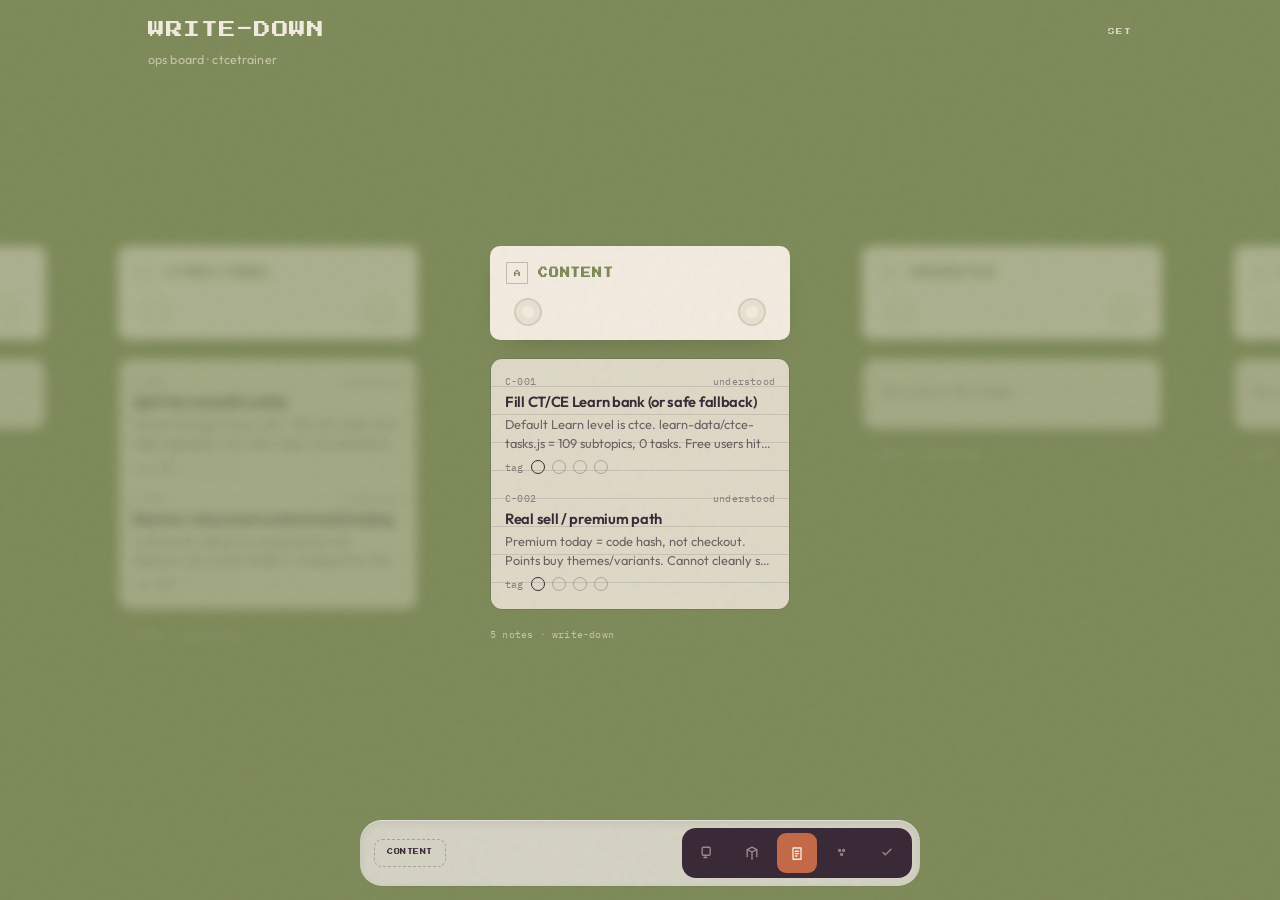
==== planning/index.html @ e896e6e3 "Rebuild planning UI on TRACKS field-and-tray structure Full-bleed folder color, cassette-like plate," ====
<!DOCTYPE html>
<html lang="en">
<head>
  <meta charset="UTF-8">
  <meta name="viewport" content="width=device-width, initial-scale=1.0, viewport-fit=cover">
  <meta name="theme-color" content="#7E8B5A">
  <title>Write-down — ctcetrainer ops</title>
  <link rel="preconnect" href="https://fonts.googleapis.com">
  <link rel="preconnect" href="https://fonts.gstatic.com" crossorigin>
  <link href="https://fonts.googleapis.com/css2?family=IBM+Plex+Mono:wght@400;500&family=Outfit:wght@400;500;600&family=Press+Start+2P&display=swap" rel="stylesheet">
  <link rel="stylesheet" href="styles.css">
</head>
<body data-folder="content">
  <div class="grain" aria-hidden="true"></div>

  <div class="app">
    <header class="top">
      <div class="top-brand">
        <h1 class="pixel-title">WRITE-DOWN</h1>
        <p class="top-sub">ops board · ctcetrainer</p>
      </div>
      <button type="button" class="setup-btn" id="setupBtn" title="Sync key" aria-label="Sync settings">SET</button>
    </header>

    <div class="stage" id="stage">
      <div class="carousel" id="carousel" aria-live="polite"></div>
    </div>

    <div class="tray-wrap">
      <nav class="tray" id="dock" aria-label="Folders"></nav>
    </div>
  </div>

  <div class="toast" id="toast" role="status" aria-live="polite"></div>

  <dialog class="setup-dialog" id="setupDialog">
    <form method="dialog" class="setup-sheet" id="setupForm">
      <h2 class="pixel-title setup-title">SYNC</h2>
      <p class="setup-copy">Override the committed sync key. Stored in this browser only.</p>
      <label class="setup-label" for="tokenInput">Token</label>
      <input class="setup-input" id="tokenInput" type="password" autocomplete="off" placeholder="github_pat_…">
      <label class="setup-label" for="refInput">Branch</label>
      <input class="setup-input" id="refInput" type="text" value="v12" autocomplete="off">
      <div class="setup-actions">
        <button type="submit" class="btn-primary" value="save">Save</button>
        <button type="button" class="btn-ghost" id="setupClear">Clear</button>
        <button type="submit" class="btn-ghost" value="cancel">Close</button>
      </div>
    </form>
  </dialog>

  <script src="write-key.js"></script>
  <script src="app.js"></script>
</body>
</html>
---- planning/styles.css ----
/* Write-down — TRACKS structure
   Solid full-bleed field. Object + paper well + recessed tray.
   Palette pairs from the 8-swatch sheet. */

:root {
  --bone: #F3EBE0;
  --velvet: #3A2A38;
  --golden: #C6A45A;
  --paw: #8E8874;
  --sky: #A9B8C6;
  --rustic: #C56A48;
  --bark: #7A3A36;
  --leaf: #7E8B5A;

  --bg: var(--leaf);
  --ink: var(--bone);
  --mute: color-mix(in srgb, var(--ink) 62%, transparent);
  --plate: var(--bone);
  --plate-ink: var(--velvet);
  --well-bg: color-mix(in srgb, var(--bone) 78%, transparent);
  --well-line: color-mix(in srgb, var(--velvet) 12%, transparent);
  --well-ink: var(--velvet);
  --tray: #D4D0C8;
  --pad: 20px;
  --col: min(78vw, 340px);
  --gap: 36px;

  --ease-out: cubic-bezier(0.22, 1, 0.36, 1);
  --ease-soft: cubic-bezier(0.33, 1, 0.68, 1);
  --ease-spring: cubic-bezier(0.34, 1.3, 0.64, 1);
  --dur: 520ms;
  --dur-fast: 200ms;
  --dur-theme: 640ms;
}

/* Each folder = a solid field from the sheet, pair as ink/plate */
body[data-folder="design"] {
  --bg: var(--paw);
  --ink: var(--bone);
  --plate: var(--bone);
  --plate-ink: var(--paw);
  --well-bg: color-mix(in srgb, var(--bone) 82%, transparent);
  --well-line: color-mix(in srgb, var(--velvet) 14%, transparent);
  --well-ink: var(--velvet);
  --tray: #D8D3C8;
}
body[data-folder="structural"] {
  --bg: var(--velvet);
  --ink: var(--bone);
  --plate: var(--bone);
  --plate-ink: var(--velvet);
  --well-bg: transparent;
  --well-line: color-mix(in srgb, var(--bone) 22%, transparent);
  --well-ink: var(--bone);
  --tray: #C8C4BC;
}
body[data-folder="content"] {
  --bg: var(--leaf);
  --ink: var(--bone);
  --plate: var(--bone);
  --plate-ink: var(--leaf);
  --well-bg: color-mix(in srgb, var(--bone) 82%, transparent);
  --well-line: color-mix(in srgb, var(--velvet) 14%, transparent);
  --well-ink: var(--velvet);
  --tray: #D5D3C4;
}
body[data-folder="unsorted"] {
  --bg: var(--sky);
  --ink: var(--velvet);
  --plate: var(--velvet);
  --plate-ink: var(--sky);
  --well-bg: transparent;
  --well-line: color-mix(in srgb, var(--velvet) 22%, transparent);
  --well-ink: var(--velvet);
  --tray: #D2D6DC;
}
body[data-folder="done"] {
  --bg: var(--bark);
  --ink: var(--bone);
  --plate: var(--bone);
  --plate-ink: var(--bark);
  --well-bg: color-mix(in srgb, var(--bone) 82%, transparent);
  --well-line: color-mix(in srgb, var(--velvet) 14%, transparent);
  --well-ink: var(--velvet);
  --tray: #D6CEC6;
}

*, *::before, *::after { box-sizing: border-box; }

html, body {
  margin: 0;
  min-height: 100%;
  background: var(--bg);
  color: var(--ink);
  font-family: Outfit, system-ui, sans-serif;
  -webkit-font-smoothing: antialiased;
  transition: background-color var(--dur-theme) var(--ease-soft), color var(--dur-theme) var(--ease-soft);
}

body {
  min-height: 100dvh;
  overflow: hidden;
}

.grain {
  pointer-events: none;
  position: fixed;
  inset: 0;
  z-index: 30;
  opacity: 0.055;
  mix-blend-mode: multiply;
  background-image: url("data:image/svg+xml,%3Csvg viewBox='0 0 160 160' xmlns='http://www.w3.org/2000/svg'%3E%3Cfilter id='n'%3E%3CfeTurbulence type='fractalNoise' baseFrequency='.75' numOctaves='3' stitchTiles='stitch'/%3E%3C/filter%3E%3Crect width='100%25' height='100%25' filter='url(%23n)'/%3E%3C/svg%3E");
}

.app {
  height: 100dvh;
  display: grid;
  grid-template-rows: auto minmax(0, 1fr) auto;
  padding: calc(12px + env(safe-area-inset-top)) 0 calc(10px + env(safe-area-inset-bottom));
  position: relative;
  z-index: 1;
}

/* Header sits on the field — no bar, no box */
.top {
  display: flex;
  align-items: flex-start;
  justify-content: space-between;
  padding: 6px var(--pad) 8px;
  width: min(100%, 720px);
  margin: 0 auto;
}

.pixel-title {
  margin: 0;
  font-family: "Press Start 2P", monospace;
  font-weight: 400;
  font-size: clamp(0.92rem, 3.6vw, 1.12rem);
  line-height: 1.45;
  letter-spacing: 0.04em;
  color: var(--ink);
  transition: color var(--dur-theme) var(--ease-soft);
}

.top-sub {
  margin: 10px 0 0;
  font-size: 0.78rem;
  color: var(--mute);
  letter-spacing: 0.01em;
  transition: color var(--dur-theme) var(--ease-soft);
}

.setup-btn {
  margin-top: 4px;
  border: 0;
  background: transparent;
  color: var(--ink);
  cursor: pointer;
  font-family: "Press Start 2P", monospace;
  font-size: 0.42rem;
  letter-spacing: 0.14em;
  padding: 6px 0;
  opacity: 0.85;
  transition: opacity var(--dur-fast) var(--ease-soft), color var(--dur-theme) var(--ease-soft);
}
.setup-btn:hover { opacity: 0.55; }

/* Film strip of folder objects — not full-bleed cards */
.stage {
  min-height: 0;
  overflow: hidden;
  touch-action: pan-y;
  display: flex;
  align-items: center;
}

.carousel {
  display: flex;
  align-items: flex-start;
  gap: var(--gap);
  will-change: transform;
  transition: transform var(--dur) var(--ease-out);
}
.carousel.is-dragging { transition: none; }

.folder-panel {
  flex: 0 0 var(--col);
  width: var(--col);
  display: flex;
  flex-direction: column;
  gap: 14px;
  opacity: 0.32;
  filter: blur(8px);
  pointer-events: none;
  transition:
    opacity var(--dur) var(--ease-soft),
    filter var(--dur) var(--ease-soft);
}
.folder-panel.is-active {
  opacity: 1;
  filter: none;
  pointer-events: auto;
}

/* Cassette analog: a plate on the field, not a page container */
.plate {
  background: var(--plate);
  color: var(--plate-ink);
  border-radius: 10px;
  padding: 16px 16px 14px;
  box-shadow: 0 10px 28px -18px rgba(0, 0, 0, 0.35);
  transition: background-color var(--dur-theme) var(--ease-soft), color var(--dur-theme) var(--ease-soft);
}

.plate-top {
  display: flex;
  align-items: center;
  gap: 10px;
}

.plate-badge {
  flex: 0 0 22px;
  height: 22px;
  display: grid;
  place-items: center;
  border: 1.5px solid color-mix(in srgb, var(--plate-ink) 45%, transparent);
  font-family: "Press Start 2P", monospace;
  font-size: 0.42rem;
  color: var(--plate-ink);
}

.folder-name {
  margin: 0;
  font-family: "Press Start 2P", monospace;
  font-size: 0.62rem;
  line-height: 1.5;
  letter-spacing: 0.08em;
  text-transform: uppercase;
}

.plate-reels {
  display: flex;
  justify-content: space-between;
  margin-top: 14px;
  padding: 0 8px;
}
.plate-reels span {
  width: 28px;
  height: 28px;
  border-radius: 50%;
  border: 2px solid color-mix(in srgb, var(--plate-ink) 28%, transparent);
  box-shadow: inset 0 0 0 6px color-mix(in srgb, var(--plate-ink) 10%, transparent);
}

/* Notes = TRACKS paper well under the object */
.well {
  border-radius: 12px;
  background: var(--well-bg);
  border: 1px solid var(--well-line);
  color: var(--well-ink);
  background-image: repeating-linear-gradient(
    to bottom,
    transparent 0,
    transparent 27px,
    var(--well-line) 27px,
    var(--well-line) 28px
  );
  background-attachment: local;
  max-height: 38vh;
  overflow: auto;
  overscroll-behavior: contain;
  transition: background-color var(--dur-theme) var(--ease-soft), border-color var(--dur-theme) var(--ease-soft);
}

.note-list {
  list-style: none;
  margin: 0;
  padding: 6px 14px 10px;
}

.note-list:empty::after {
  content: "No notes in this folder";
  display: block;
  padding: 18px 4px;
  font-size: 0.86rem;
  opacity: 0.55;
}

.note {
  padding: 10px 0 8px;
  border: 0;
  animation: note-in 420ms var(--ease-out) both;
}

.note-top {
  display: flex;
  justify-content: space-between;
  gap: 8px;
  margin-bottom: 4px;
}

.note-id,
.note-status,
.folder-meta,
.urgency-label {
  font-family: "IBM Plex Mono", monospace;
  font-size: 0.62rem;
  letter-spacing: 0.02em;
  color: color-mix(in srgb, var(--well-ink) 52%, transparent);
}

.note-title {
  margin: 0;
  font-size: 0.92rem;
  font-weight: 600;
  letter-spacing: -0.02em;
  line-height: 1.3;
  cursor: pointer;
  color: var(--well-ink);
}

.note-preview {
  margin: 4px 0 0;
  font-size: 0.8rem;
  line-height: 1.45;
  color: color-mix(in srgb, var(--well-ink) 68%, transparent);
  display: -webkit-box;
  -webkit-line-clamp: 2;
  -webkit-box-orient: vertical;
  overflow: hidden;
}

.note-body {
  display: grid;
  grid-template-rows: 0fr;
  transition: grid-template-rows var(--dur) var(--ease-out);
}
.note.is-open .note-body { grid-template-rows: 1fr; }
.note.is-open .note-preview { display: none; }
.note-body-inner { overflow: hidden; min-height: 0; }
.note-notes {
  margin: 6px 0 0;
  font-size: 0.82rem;
  line-height: 1.5;
}

.urgency-row {
  display: flex;
  align-items: center;
  gap: 7px;
  margin-top: 8px;
}

.chip {
  width: 14px;
  height: 14px;
  border-radius: 999px;
  border: 1.5px solid color-mix(in srgb, var(--well-ink) 28%, transparent);
  background: transparent;
  padding: 0;
  cursor: pointer;
  transition: background var(--dur-fast) var(--ease-soft), border-color var(--dur-fast) var(--ease-soft), transform var(--dur-fast) var(--ease-spring);
}
.chip:active { transform: scale(0.88); }
.chip[data-u="immediate"] { --fill: var(--rustic); }
.chip[data-u="needed"] { --fill: var(--golden); }
.chip[data-u="future"] { --fill: var(--sky); }
.chip.is-on {
  background: var(--fill, transparent);
  border-color: var(--fill, var(--well-ink));
}
.chip[data-u="none"].is-on {
  background: transparent;
  border-color: var(--well-ink);
}
.chip.is-pending { animation: chip-pulse 900ms var(--ease-soft) infinite; }

.folder-meta {
  margin: 0;
  color: var(--mute);
  transition: color var(--dur-theme) var(--ease-soft);
}

/* Recessed tray — a piece the keys sit in, not a floating island */
.tray-wrap {
  padding: 8px var(--pad) 4px;
}

.tray {
  display: flex;
  align-items: center;
  justify-content: space-between;
  gap: 12px;
  width: 100%;
  max-width: 520px;
  margin: 0 auto;
  padding: 8px 8px 8px 14px;
  border-radius: 22px;
  background: var(--tray);
  box-shadow:
    inset 0 1px 0 rgba(255, 255, 255, 0.45),
    inset 0 3px 10px rgba(0, 0, 0, 0.08),
    0 1px 0 rgba(0, 0, 0, 0.04);
  transition: background var(--dur-theme) var(--ease-soft);
}

.dock-set {
  font-family: "Press Start 2P", monospace;
  font-size: 0.38rem;
  letter-spacing: 0.08em;
  line-height: 1.5;
  text-transform: uppercase;
  color: var(--velvet);
  border: 1px dashed color-mix(in srgb, var(--velvet) 28%, transparent);
  border-radius: 8px;
  padding: 8px 8px;
  min-width: 72px;
  text-align: center;
}

.dock-keys {
  display: flex;
  gap: 5px;
  padding: 5px;
  border-radius: 14px;
  background: var(--velvet);
}

.dock-key {
  width: 40px;
  height: 40px;
  border: 0;
  border-radius: 9px;
  background: transparent;
  color: var(--bone);
  cursor: pointer;
  display: grid;
  place-items: center;
  opacity: 0.5;
  transition: opacity var(--dur-fast) var(--ease-soft), background var(--dur-fast) var(--ease-soft), transform var(--dur-fast) var(--ease-spring);
}
.dock-key:active { transform: scale(0.92); }
.dock-key.is-active {
  opacity: 1;
  background: var(--rustic);
}
.dock-key svg {
  width: 16px;
  height: 16px;
  stroke: currentColor;
  fill: none;
  stroke-width: 1.7;
  stroke-linecap: round;
  stroke-linejoin: round;
}

@media (min-width: 860px) {
  :root {
    --pad: 48px;
    --col: 320px;
    --gap: 56px;
  }

  .top { width: min(100%, 1080px); }

  .pixel-title { font-size: 1.05rem; }

  .well { max-height: 28vh; }

  .folder-panel { gap: 18px; }

  .folder-panel:not(.is-active) {
    opacity: 0.4;
    filter: blur(6px);
    pointer-events: auto;
    cursor: pointer;
  }

  .tray { max-width: 560px; }
}

@media (min-width: 1280px) {
  :root { --col: 300px; --gap: 72px; }
}

.toast {
  position: fixed;
  left: 50%;
  bottom: calc(16px + env(safe-area-inset-bottom));
  transform: translate(-50%, 10px);
  background: var(--velvet);
  color: var(--bone);
  font-size: 0.78rem;
  padding: 9px 14px;
  border-radius: 999px;
  opacity: 0;
  pointer-events: none;
  z-index: 80;
  transition: opacity var(--dur-fast) var(--ease-soft), transform var(--dur) var(--ease-out);
}
.toast.is-on { opacity: 1; transform: translate(-50%, 0); }

.setup-dialog { border: 0; padding: 0; background: transparent; max-width: min(92vw, 400px); }
.setup-dialog::backdrop { background: color-mix(in srgb, var(--velvet) 45%, transparent); }
.setup-sheet {
  background: var(--bone);
  color: var(--velvet);
  border-radius: 14px;
  padding: 20px 18px 16px;
}
.setup-title { font-size: 0.72rem; margin: 0 0 12px; line-height: 1.5; }
.setup-copy { margin: 0 0 14px; font-size: 0.84rem; color: color-mix(in srgb, var(--velvet) 60%, transparent); }
.setup-label { display: block; font-family: "IBM Plex Mono", monospace; font-size: 0.64rem; margin: 0 0 6px; }
.setup-input {
  width: 100%;
  margin-bottom: 10px;
  border: 1px solid color-mix(in srgb, var(--velvet) 16%, transparent);
  border-radius: 8px;
  padding: 10px 12px;
  font: inherit;
  background: #fff;
}
.setup-actions { display: flex; gap: 8px; flex-wrap: wrap; }
.btn-primary, .btn-ghost {
  border: 0;
  border-radius: 999px;
  padding: 9px 14px;
  font: inherit;
  font-weight: 600;
  cursor: pointer;
}
.btn-primary { background: var(--velvet); color: var(--bone); }
.btn-ghost { background: transparent; border: 1px solid color-mix(in srgb, var(--velvet) 16%, transparent); color: var(--velvet); }

@keyframes note-in {
  from { opacity: 0; transform: translateY(6px); }
  to { opacity: 1; transform: translateY(0); }
}
@keyframes chip-pulse {
  0%, 100% { transform: scale(1); }
  50% { transform: scale(1.1); opacity: 0.7; }
}

@media (prefers-reduced-motion: reduce) {
  *, *::before, *::after {
    animation-duration: 0.01ms !important;
    transition-duration: 0.01ms !important;
  }
  .folder-panel { filter: none !important; }
}
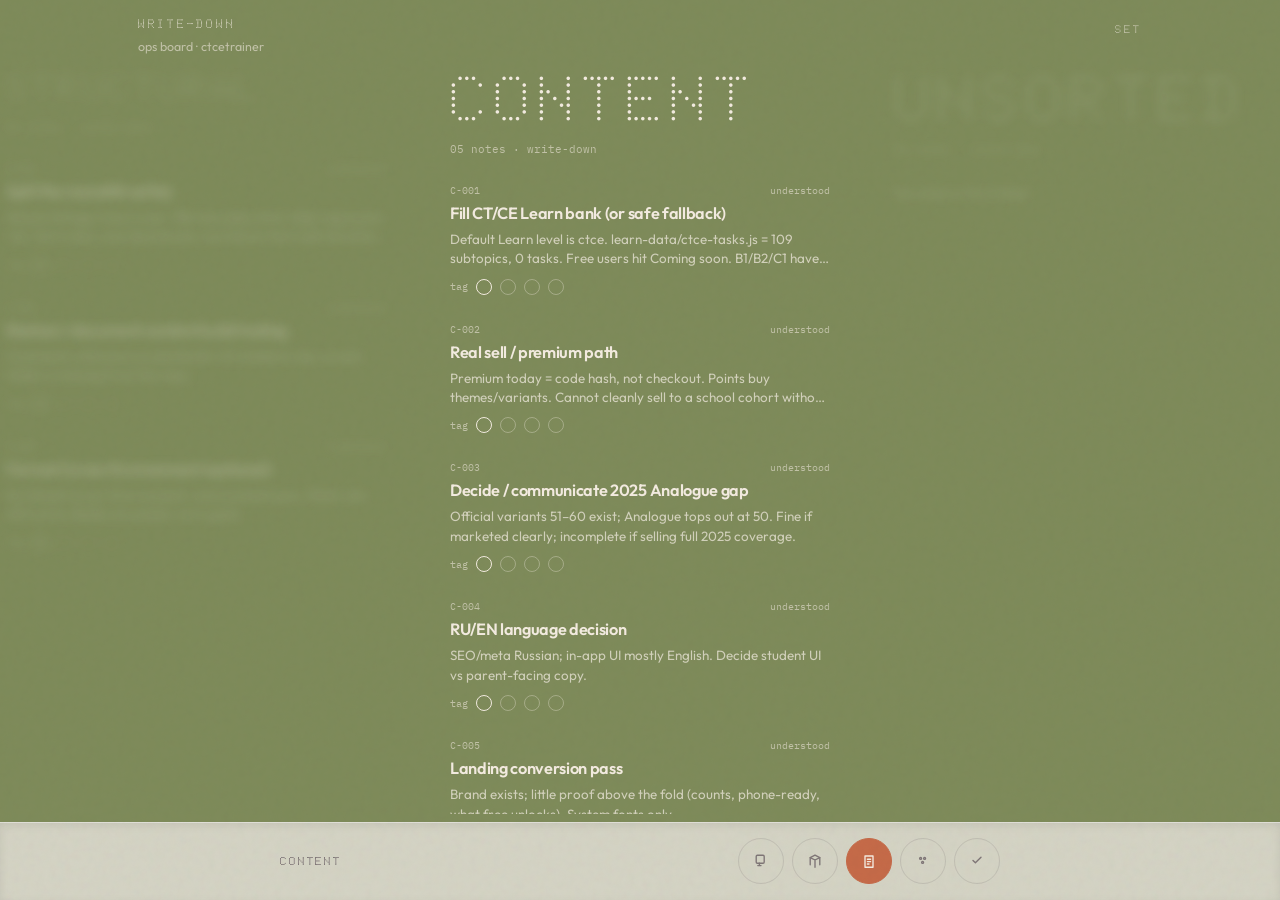
==== commit 901d50a7: "Fix planning board: dotted hero type, solid chin, urgency save Self-host Doto with ROND=100 so folde" ====
--- a/planning/index.html
+++ b/planning/index.html
@@ -2,12 +2,12 @@
 <html lang="en">
 <head>
   <meta charset="UTF-8">
-  <meta name="viewport" content="width=device-width, initial-scale=1.0, viewport-fit=cover">
+  <meta name="viewport" content="width=device-width, initial-scale=1.0, maximum-scale=1.0, user-scalable=no, viewport-fit=cover">
   <meta name="theme-color" content="#7E8B5A">
   <title>Write-down — ctcetrainer ops</title>
   <link rel="preconnect" href="https://fonts.googleapis.com">
   <link rel="preconnect" href="https://fonts.gstatic.com" crossorigin>
-  <link href="https://fonts.googleapis.com/css2?family=IBM+Plex+Mono:wght@400;500&family=Outfit:wght@400;500;600&family=Press+Start+2P&display=swap" rel="stylesheet">
+  <link href="https://fonts.googleapis.com/css2?family=IBM+Plex+Mono:wght@400;500&family=Outfit:wght@400;500;600&display=swap" rel="stylesheet">
   <link rel="stylesheet" href="styles.css">
 </head>
 <body data-folder="content">
@@ -16,7 +16,7 @@
   <div class="app">
     <header class="top">
       <div class="top-brand">
-        <h1 class="pixel-title">WRITE-DOWN</h1>
+        <p class="top-kicker">WRITE-DOWN</p>
         <p class="top-sub">ops board · ctcetrainer</p>
       </div>
       <button type="button" class="setup-btn" id="setupBtn" title="Sync key" aria-label="Sync settings">SET</button>
@@ -26,17 +26,15 @@
       <div class="carousel" id="carousel" aria-live="polite"></div>
     </div>
 
-    <div class="tray-wrap">
-      <nav class="tray" id="dock" aria-label="Folders"></nav>
-    </div>
+    <nav class="chin" id="dock" aria-label="Folders"></nav>
   </div>
 
   <div class="toast" id="toast" role="status" aria-live="polite"></div>
 
   <dialog class="setup-dialog" id="setupDialog">
     <form method="dialog" class="setup-sheet" id="setupForm">
-      <h2 class="pixel-title setup-title">SYNC</h2>
-      <p class="setup-copy">Override the committed sync key. Stored in this browser only.</p>
+      <h2 class="setup-title">SET</h2>
+      <p class="setup-copy">GitHub deletes tokens that sit in public files. Paste a fine-grained token here — it stays in this browser only. Repo: ctcetrainer. Permission: Contents Read and write.</p>
       <label class="setup-label" for="tokenInput">Token</label>
       <input class="setup-input" id="tokenInput" type="password" autocomplete="off" placeholder="github_pat_…">
       <label class="setup-label" for="refInput">Branch</label>
--- a/planning/styles.css
+++ b/planning/styles.css
@@ -1,6 +1,13 @@
-/* Write-down — TRACKS structure
-   Solid full-bleed field. Object + paper well + recessed tray.
-   Palette pairs from the 8-swatch sheet. */
+/* Write-down — TRACKS field + bottom chin
+   Doto (ROND 100, self-hosted) · notes on the field · no floating wells */
+
+@font-face {
+  font-family: Doto;
+  font-style: normal;
+  font-weight: 100 900;
+  font-display: swap;
+  src: url("fonts/doto-rond-wght.woff2") format("woff2");
+}
 
 :root {
   --bone: #F3EBE0;
@@ -14,16 +21,12 @@
 
   --bg: var(--leaf);
   --ink: var(--bone);
-  --mute: color-mix(in srgb, var(--ink) 62%, transparent);
-  --plate: var(--bone);
-  --plate-ink: var(--velvet);
-  --well-bg: color-mix(in srgb, var(--bone) 78%, transparent);
-  --well-line: color-mix(in srgb, var(--velvet) 12%, transparent);
-  --well-ink: var(--velvet);
-  --tray: #D4D0C8;
-  --pad: 20px;
-  --col: min(78vw, 340px);
-  --gap: 36px;
+  --mute: color-mix(in srgb, var(--ink) 58%, transparent);
+  --chin: #D6D2CA;
+  --chin-ink: var(--velvet);
+  --pad: 22px;
+  --col: min(86vw, 360px);
+  --gap: 48px;
 
   --ease-out: cubic-bezier(0.22, 1, 0.36, 1);
   --ease-soft: cubic-bezier(0.33, 1, 0.68, 1);
@@ -33,59 +36,37 @@
   --dur-theme: 640ms;
 }
 
-/* Each folder = a solid field from the sheet, pair as ink/plate */
 body[data-folder="design"] {
   --bg: var(--paw);
   --ink: var(--bone);
-  --plate: var(--bone);
-  --plate-ink: var(--paw);
-  --well-bg: color-mix(in srgb, var(--bone) 82%, transparent);
-  --well-line: color-mix(in srgb, var(--velvet) 14%, transparent);
-  --well-ink: var(--velvet);
-  --tray: #D8D3C8;
+  --chin: #D8D3C8;
 }
 body[data-folder="structural"] {
   --bg: var(--velvet);
   --ink: var(--bone);
-  --plate: var(--bone);
-  --plate-ink: var(--velvet);
-  --well-bg: transparent;
-  --well-line: color-mix(in srgb, var(--bone) 22%, transparent);
-  --well-ink: var(--bone);
-  --tray: #C8C4BC;
+  --chin: #C9C5BD;
 }
 body[data-folder="content"] {
   --bg: var(--leaf);
   --ink: var(--bone);
-  --plate: var(--bone);
-  --plate-ink: var(--leaf);
-  --well-bg: color-mix(in srgb, var(--bone) 82%, transparent);
-  --well-line: color-mix(in srgb, var(--velvet) 14%, transparent);
-  --well-ink: var(--velvet);
-  --tray: #D5D3C4;
+  --chin: #D4D3C4;
 }
 body[data-folder="unsorted"] {
   --bg: var(--sky);
   --ink: var(--velvet);
-  --plate: var(--velvet);
-  --plate-ink: var(--sky);
-  --well-bg: transparent;
-  --well-line: color-mix(in srgb, var(--velvet) 22%, transparent);
-  --well-ink: var(--velvet);
-  --tray: #D2D6DC;
+  --chin: #D5D8DC;
 }
 body[data-folder="done"] {
   --bg: var(--bark);
   --ink: var(--bone);
-  --plate: var(--bone);
-  --plate-ink: var(--bark);
-  --well-bg: color-mix(in srgb, var(--bone) 82%, transparent);
-  --well-line: color-mix(in srgb, var(--velvet) 14%, transparent);
-  --well-ink: var(--velvet);
-  --tray: #D6CEC6;
+  --chin: #D6CEC6;
 }
 
 *, *::before, *::after { box-sizing: border-box; }
+
+html {
+  touch-action: manipulation;
+}
 
 html, body {
   margin: 0;
@@ -94,20 +75,27 @@
   color: var(--ink);
   font-family: Outfit, system-ui, sans-serif;
   -webkit-font-smoothing: antialiased;
+  -webkit-text-size-adjust: 100%;
+  text-size-adjust: 100%;
   transition: background-color var(--dur-theme) var(--ease-soft), color var(--dur-theme) var(--ease-soft);
 }
 
 body {
   min-height: 100dvh;
   overflow: hidden;
+  touch-action: manipulation;
+}
+
+button, a, input, [role="button"] {
+  touch-action: manipulation;
 }
 
 .grain {
   pointer-events: none;
   position: fixed;
   inset: 0;
-  z-index: 30;
-  opacity: 0.055;
+  z-index: 20;
+  opacity: 0.05;
   mix-blend-mode: multiply;
   background-image: url("data:image/svg+xml,%3Csvg viewBox='0 0 160 160' xmlns='http://www.w3.org/2000/svg'%3E%3Cfilter id='n'%3E%3CfeTurbulence type='fractalNoise' baseFrequency='.75' numOctaves='3' stitchTiles='stitch'/%3E%3C/filter%3E%3Crect width='100%25' height='100%25' filter='url(%23n)'/%3E%3C/svg%3E");
 }
@@ -116,67 +104,60 @@
   height: 100dvh;
   display: grid;
   grid-template-rows: auto minmax(0, 1fr) auto;
-  padding: calc(12px + env(safe-area-inset-top)) 0 calc(10px + env(safe-area-inset-bottom));
   position: relative;
   z-index: 1;
 }
 
-/* Header sits on the field — no bar, no box */
 .top {
   display: flex;
   align-items: flex-start;
   justify-content: space-between;
-  padding: 6px var(--pad) 8px;
+  padding: calc(16px + env(safe-area-inset-top)) var(--pad) 4px;
   width: min(100%, 720px);
   margin: 0 auto;
 }
 
-.pixel-title {
-  margin: 0;
-  font-family: "Press Start 2P", monospace;
-  font-weight: 400;
-  font-size: clamp(0.92rem, 3.6vw, 1.12rem);
-  line-height: 1.45;
-  letter-spacing: 0.04em;
+.top-kicker {
+  margin: 0;
+  font-family: Doto, ui-monospace, monospace;
+  font-weight: 700;
+  font-size: 0.78rem;
+  letter-spacing: 0.22em;
+  font-variation-settings: "ROND" 100;
+  font-synthesis: none;
   color: var(--ink);
-  transition: color var(--dur-theme) var(--ease-soft);
 }
 
 .top-sub {
-  margin: 10px 0 0;
+  margin: 8px 0 0;
   font-size: 0.78rem;
   color: var(--mute);
-  letter-spacing: 0.01em;
-  transition: color var(--dur-theme) var(--ease-soft);
 }
 
 .setup-btn {
-  margin-top: 4px;
   border: 0;
   background: transparent;
   color: var(--ink);
   cursor: pointer;
-  font-family: "Press Start 2P", monospace;
-  font-size: 0.42rem;
-  letter-spacing: 0.14em;
+  font-family: Doto, ui-monospace, monospace;
+  font-weight: 700;
+  font-size: 0.7rem;
+  letter-spacing: 0.18em;
+  font-variation-settings: "ROND" 100;
+  font-synthesis: none;
   padding: 6px 0;
-  opacity: 0.85;
-  transition: opacity var(--dur-fast) var(--ease-soft), color var(--dur-theme) var(--ease-soft);
-}
-.setup-btn:hover { opacity: 0.55; }
-
-/* Film strip of folder objects — not full-bleed cards */
+}
+
 .stage {
   min-height: 0;
   overflow: hidden;
   touch-action: pan-y;
-  display: flex;
-  align-items: center;
 }
 
 .carousel {
   display: flex;
-  align-items: flex-start;
+  align-items: stretch;
+  height: 100%;
   gap: var(--gap);
   will-change: transform;
   transition: transform var(--dur) var(--ease-out);
@@ -188,13 +169,12 @@
   width: var(--col);
   display: flex;
   flex-direction: column;
-  gap: 14px;
-  opacity: 0.32;
+  min-height: 0;
+  padding: 12px 0 8px;
+  opacity: 0.28;
   filter: blur(8px);
   pointer-events: none;
-  transition:
-    opacity var(--dur) var(--ease-soft),
-    filter var(--dur) var(--ease-soft);
+  transition: opacity var(--dur) var(--ease-soft), filter var(--dur) var(--ease-soft);
 }
 .folder-panel.is-active {
   opacity: 1;
@@ -202,128 +182,92 @@
   pointer-events: auto;
 }
 
-/* Cassette analog: a plate on the field, not a page container */
-.plate {
-  background: var(--plate);
-  color: var(--plate-ink);
-  border-radius: 10px;
-  padding: 16px 16px 14px;
-  box-shadow: 0 10px 28px -18px rgba(0, 0, 0, 0.35);
-  transition: background-color var(--dur-theme) var(--ease-soft), color var(--dur-theme) var(--ease-soft);
-}
-
-.plate-top {
-  display: flex;
-  align-items: center;
-  gap: 10px;
-}
-
-.plate-badge {
-  flex: 0 0 22px;
-  height: 22px;
-  display: grid;
-  place-items: center;
-  border: 1.5px solid color-mix(in srgb, var(--plate-ink) 45%, transparent);
-  font-family: "Press Start 2P", monospace;
-  font-size: 0.42rem;
-  color: var(--plate-ink);
-}
-
-.folder-name {
-  margin: 0;
-  font-family: "Press Start 2P", monospace;
-  font-size: 0.62rem;
-  line-height: 1.5;
-  letter-spacing: 0.08em;
+.folder-hero {
+  margin: 0;
+  font-family: Doto, ui-monospace, monospace;
+  font-weight: 400;
+  font-size: clamp(2.8rem, 14vw, 4.8rem);
+  line-height: 0.86;
+  letter-spacing: 0.06em;
   text-transform: uppercase;
-}
-
-.plate-reels {
-  display: flex;
-  justify-content: space-between;
-  margin-top: 14px;
-  padding: 0 8px;
-}
-.plate-reels span {
-  width: 28px;
-  height: 28px;
-  border-radius: 50%;
-  border: 2px solid color-mix(in srgb, var(--plate-ink) 28%, transparent);
-  box-shadow: inset 0 0 0 6px color-mix(in srgb, var(--plate-ink) 10%, transparent);
-}
-
-/* Notes = TRACKS paper well under the object */
-.well {
-  border-radius: 12px;
-  background: var(--well-bg);
-  border: 1px solid var(--well-line);
-  color: var(--well-ink);
-  background-image: repeating-linear-gradient(
-    to bottom,
-    transparent 0,
-    transparent 27px,
-    var(--well-line) 27px,
-    var(--well-line) 28px
-  );
-  background-attachment: local;
-  max-height: 38vh;
-  overflow: auto;
-  overscroll-behavior: contain;
-  transition: background-color var(--dur-theme) var(--ease-soft), border-color var(--dur-theme) var(--ease-soft);
+  font-variation-settings: "ROND" 100;
+  font-synthesis: none;
+  color: var(--ink);
+  overflow-wrap: anywhere;
+}
+
+.folder-hero.is-long {
+  font-size: clamp(1.7rem, 8.4vw, 2.7rem);
+  letter-spacing: 0.04em;
+  line-height: 0.92;
+}
+
+.folder-meta {
+  margin: 14px 0 28px;
+  font-family: "IBM Plex Mono", monospace;
+  font-size: 0.68rem;
+  color: var(--mute);
 }
 
 .note-list {
   list-style: none;
   margin: 0;
-  padding: 6px 14px 10px;
+  padding: 0 0 12px;
+  overflow-y: auto;
+  overscroll-behavior: contain;
+  flex: 1;
+  min-height: 0;
+  display: flex;
+  flex-direction: column;
+  gap: 28px;
+  scrollbar-width: thin;
+  scrollbar-color: color-mix(in srgb, var(--ink) 30%, transparent) transparent;
 }
 
 .note-list:empty::after {
   content: "No notes in this folder";
-  display: block;
-  padding: 18px 4px;
-  font-size: 0.86rem;
-  opacity: 0.55;
+  font-size: 0.9rem;
+  color: var(--mute);
 }
 
 .note {
-  padding: 10px 0 8px;
+  animation: note-in 420ms var(--ease-out) both;
+  background: none;
   border: 0;
-  animation: note-in 420ms var(--ease-out) both;
+  box-shadow: none;
+  padding: 0;
 }
 
 .note-top {
   display: flex;
   justify-content: space-between;
   gap: 8px;
-  margin-bottom: 4px;
+  margin-bottom: 6px;
 }
 
 .note-id,
 .note-status,
-.folder-meta,
 .urgency-label {
   font-family: "IBM Plex Mono", monospace;
   font-size: 0.62rem;
-  letter-spacing: 0.02em;
-  color: color-mix(in srgb, var(--well-ink) 52%, transparent);
+  color: var(--mute);
 }
 
 .note-title {
   margin: 0;
-  font-size: 0.92rem;
+  font-size: 1.02rem;
   font-weight: 600;
   letter-spacing: -0.02em;
-  line-height: 1.3;
+  line-height: 1.28;
   cursor: pointer;
-  color: var(--well-ink);
+  color: var(--ink);
 }
 
 .note-preview {
-  margin: 4px 0 0;
-  font-size: 0.8rem;
+  margin: 6px 0 0;
+  font-size: 0.84rem;
   line-height: 1.45;
-  color: color-mix(in srgb, var(--well-ink) 68%, transparent);
+  color: color-mix(in srgb, var(--ink) 72%, transparent);
   display: -webkit-box;
   -webkit-line-clamp: 2;
   -webkit-box-orient: vertical;
@@ -339,23 +283,23 @@
 .note.is-open .note-preview { display: none; }
 .note-body-inner { overflow: hidden; min-height: 0; }
 .note-notes {
-  margin: 6px 0 0;
-  font-size: 0.82rem;
+  margin: 8px 0 0;
+  font-size: 0.86rem;
   line-height: 1.5;
 }
 
 .urgency-row {
   display: flex;
   align-items: center;
-  gap: 7px;
-  margin-top: 8px;
+  gap: 8px;
+  margin-top: 10px;
 }
 
 .chip {
-  width: 14px;
-  height: 14px;
+  width: 16px;
+  height: 16px;
   border-radius: 999px;
-  border: 1.5px solid color-mix(in srgb, var(--well-ink) 28%, transparent);
+  border: 1.5px solid color-mix(in srgb, var(--ink) 35%, transparent);
   background: transparent;
   padding: 0;
   cursor: pointer;
@@ -367,82 +311,85 @@
 .chip[data-u="future"] { --fill: var(--sky); }
 .chip.is-on {
   background: var(--fill, transparent);
-  border-color: var(--fill, var(--well-ink));
+  border-color: var(--fill, var(--ink));
 }
 .chip[data-u="none"].is-on {
   background: transparent;
-  border-color: var(--well-ink);
+  border-color: var(--ink);
 }
 .chip.is-pending { animation: chip-pulse 900ms var(--ease-soft) infinite; }
 
-.folder-meta {
-  margin: 0;
-  color: var(--mute);
-  transition: color var(--dur-theme) var(--ease-soft);
-}
-
-/* Recessed tray — a piece the keys sit in, not a floating island */
-.tray-wrap {
-  padding: 8px var(--pad) 4px;
-}
-
-.tray {
+/* Solid chin from the bottom edge — full-bleed deck, not a floating island */
+.chin {
+  width: 100%;
+  margin: 0;
+  border-radius: 0;
   display: flex;
   align-items: center;
-  justify-content: space-between;
-  gap: 12px;
-  width: 100%;
-  max-width: 520px;
-  margin: 0 auto;
-  padding: 8px 8px 8px 14px;
-  border-radius: 22px;
-  background: var(--tray);
+  gap: 14px;
+  padding: 16px 18px calc(16px + env(safe-area-inset-bottom));
+  padding-left: max(18px, env(safe-area-inset-left));
+  padding-right: max(18px, env(safe-area-inset-right));
+  background: var(--chin);
+  color: var(--chin-ink);
   box-shadow:
-    inset 0 1px 0 rgba(255, 255, 255, 0.45),
-    inset 0 3px 10px rgba(0, 0, 0, 0.08),
-    0 1px 0 rgba(0, 0, 0, 0.04);
+    inset 0 1px 0 rgba(255, 255, 255, 0.42),
+    inset 0 3px 10px rgba(0, 0, 0, 0.08);
   transition: background var(--dur-theme) var(--ease-soft);
 }
 
 .dock-set {
-  font-family: "Press Start 2P", monospace;
-  font-size: 0.38rem;
-  letter-spacing: 0.08em;
-  line-height: 1.5;
+  margin: 0;
+  min-width: 0;
+  flex: 1 1 auto;
+  overflow: hidden;
+  text-overflow: ellipsis;
+  white-space: nowrap;
+  font-family: Doto, ui-monospace, monospace;
+  font-weight: 700;
+  font-size: 0.72rem;
+  letter-spacing: 0.16em;
   text-transform: uppercase;
-  color: var(--velvet);
-  border: 1px dashed color-mix(in srgb, var(--velvet) 28%, transparent);
-  border-radius: 8px;
-  padding: 8px 8px;
-  min-width: 72px;
-  text-align: center;
+  font-variation-settings: "ROND" 100;
+  font-synthesis: none;
+  color: var(--chin-ink);
+  border: 0;
+  background: transparent;
+  padding: 0;
+  text-align: left;
 }
 
 .dock-keys {
   display: flex;
-  gap: 5px;
-  padding: 5px;
-  border-radius: 14px;
-  background: var(--velvet);
+  align-items: center;
+  justify-content: flex-end;
+  gap: 8px;
+  margin: 0;
+  padding: 0;
+  background: none;
+  border-radius: 0;
+  flex: 0 0 auto;
 }
 
 .dock-key {
-  width: 40px;
-  height: 40px;
-  border: 0;
-  border-radius: 9px;
+  width: 46px;
+  height: 46px;
+  border: 1.5px solid color-mix(in srgb, var(--chin-ink) 22%, transparent);
+  border-radius: 50%;
   background: transparent;
-  color: var(--bone);
+  color: var(--chin-ink);
   cursor: pointer;
   display: grid;
   place-items: center;
-  opacity: 0.5;
-  transition: opacity var(--dur-fast) var(--ease-soft), background var(--dur-fast) var(--ease-soft), transform var(--dur-fast) var(--ease-spring);
+  opacity: 0.55;
+  transition: opacity var(--dur-fast) var(--ease-soft), background var(--dur-fast) var(--ease-soft), border-color var(--dur-fast) var(--ease-soft), transform var(--dur-fast) var(--ease-spring), color var(--dur-fast) var(--ease-soft);
 }
 .dock-key:active { transform: scale(0.92); }
 .dock-key.is-active {
   opacity: 1;
   background: var(--rustic);
+  border-color: var(--rustic);
+  color: var(--bone);
 }
 .dock-key svg {
   width: 16px;
@@ -454,48 +401,54 @@
   stroke-linejoin: round;
 }
 
+@media (max-width: 380px) {
+  .dock-key {
+    width: 40px;
+    height: 40px;
+  }
+  .dock-keys { gap: 5px; }
+}
+
 @media (min-width: 860px) {
   :root {
     --pad: 48px;
-    --col: 320px;
-    --gap: 56px;
+    --col: 380px;
+    --gap: 64px;
   }
 
-  .top { width: min(100%, 1080px); }
-
-  .pixel-title { font-size: 1.05rem; }
-
-  .well { max-height: 28vh; }
-
-  .folder-panel { gap: 18px; }
+  .top { width: min(100%, 1100px); }
+
+  .folder-hero { font-size: 4.2rem; }
+  .folder-hero.is-long { font-size: 2.45rem; }
 
   .folder-panel:not(.is-active) {
-    opacity: 0.4;
+    opacity: 0.38;
     filter: blur(6px);
     pointer-events: auto;
     cursor: pointer;
   }
 
-  .tray { max-width: 560px; }
-}
-
-@media (min-width: 1280px) {
-  :root { --col: 300px; --gap: 72px; }
+  .chin {
+    padding-left: max(32px, calc((100vw - 720px) / 2));
+    padding-right: max(32px, calc((100vw - 720px) / 2));
+  }
 }
 
 .toast {
   position: fixed;
   left: 50%;
-  bottom: calc(16px + env(safe-area-inset-bottom));
+  bottom: calc(96px + env(safe-area-inset-bottom));
   transform: translate(-50%, 10px);
   background: var(--velvet);
   color: var(--bone);
-  font-size: 0.78rem;
-  padding: 9px 14px;
+  font-size: 0.8rem;
+  padding: 10px 14px;
   border-radius: 999px;
   opacity: 0;
   pointer-events: none;
   z-index: 80;
+  max-width: min(92vw, 360px);
+  text-align: center;
   transition: opacity var(--dur-fast) var(--ease-soft), transform var(--dur) var(--ease-out);
 }
 .toast.is-on { opacity: 1; transform: translate(-50%, 0); }
@@ -508,8 +461,15 @@
   border-radius: 14px;
   padding: 20px 18px 16px;
 }
-.setup-title { font-size: 0.72rem; margin: 0 0 12px; line-height: 1.5; }
-.setup-copy { margin: 0 0 14px; font-size: 0.84rem; color: color-mix(in srgb, var(--velvet) 60%, transparent); }
+.setup-title {
+  font-family: Doto, ui-monospace, monospace;
+  font-variation-settings: "ROND" 100;
+  font-synthesis: none;
+  font-size: 1.35rem;
+  letter-spacing: 0.12em;
+  margin: 0 0 10px;
+}
+.setup-copy { margin: 0 0 14px; font-size: 0.84rem; line-height: 1.45; color: color-mix(in srgb, var(--velvet) 62%, transparent); }
 .setup-label { display: block; font-family: "IBM Plex Mono", monospace; font-size: 0.64rem; margin: 0 0 6px; }
 .setup-input {
   width: 100%;
@@ -533,12 +493,12 @@
 .btn-ghost { background: transparent; border: 1px solid color-mix(in srgb, var(--velvet) 16%, transparent); color: var(--velvet); }
 
 @keyframes note-in {
-  from { opacity: 0; transform: translateY(6px); }
+  from { opacity: 0; transform: translateY(8px); }
   to { opacity: 1; transform: translateY(0); }
 }
+
 @keyframes chip-pulse {
-  0%, 100% { transform: scale(1); }
-  50% { transform: scale(1.1); opacity: 0.7; }
+  50% { transform: scale(0.86); opacity: 0.7; }
 }
 
 @media (prefers-reduced-motion: reduce) {
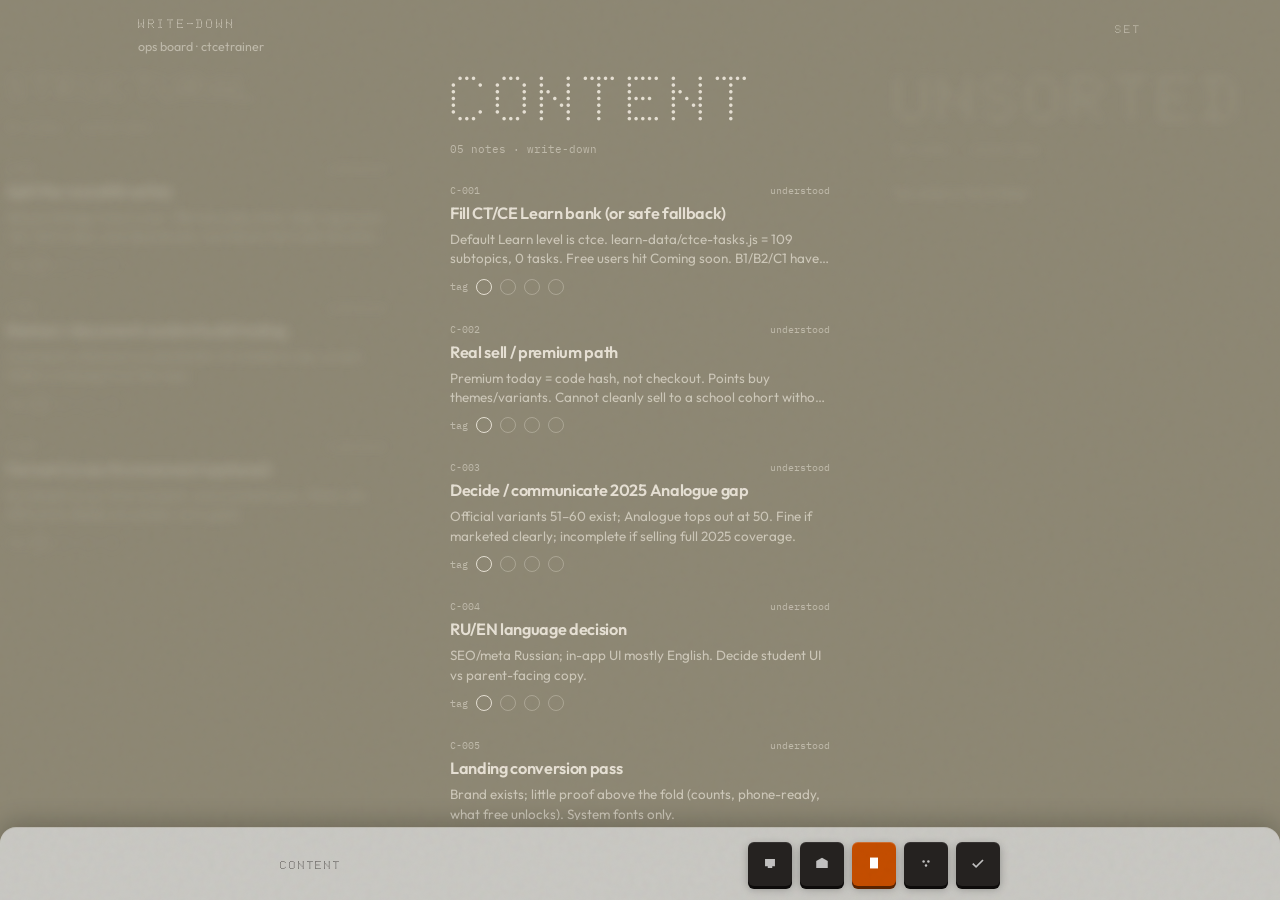
==== commit 33202c16: "Match folder pair cards, TRACKS chin curve, and physical keys Map folders to the attached pair cards" ====
--- a/planning/index.html
+++ b/planning/index.html
@@ -3,7 +3,7 @@
 <head>
   <meta charset="UTF-8">
   <meta name="viewport" content="width=device-width, initial-scale=1.0, maximum-scale=1.0, user-scalable=no, viewport-fit=cover">
-  <meta name="theme-color" content="#7E8B5A">
+  <meta name="theme-color" content="#C9C8C3">
   <title>Write-down — ctcetrainer ops</title>
   <link rel="preconnect" href="https://fonts.googleapis.com">
   <link rel="preconnect" href="https://fonts.gstatic.com" crossorigin>
@@ -34,7 +34,14 @@
   <dialog class="setup-dialog" id="setupDialog">
     <form method="dialog" class="setup-sheet" id="setupForm">
       <h2 class="setup-title">SET</h2>
-      <p class="setup-copy">GitHub deletes tokens that sit in public files. Paste a fine-grained token here — it stays in this browser only. Repo: ctcetrainer. Permission: Contents Read and write.</p>
+      <ol class="setup-steps">
+        <li>Open <a href="https://github.com/settings/personal-access-tokens/new" target="_blank" rel="noopener">this GitHub page</a> (logged in).</li>
+        <li>Token name: <code>write-down</code></li>
+        <li>Repository access → Only select → <code>ctcetrainer</code></li>
+        <li>Permissions → Repository permissions → Contents → <strong>Read and write</strong></li>
+        <li>Generate token → copy it → paste below → Save.</li>
+      </ol>
+      <p class="setup-copy">Stays in this browser only. Do not put it in a file — GitHub deletes public tokens.</p>
       <label class="setup-label" for="tokenInput">Token</label>
       <input class="setup-input" id="tokenInput" type="password" autocomplete="off" placeholder="github_pat_…">
       <label class="setup-label" for="refInput">Branch</label>
--- a/planning/styles.css
+++ b/planning/styles.css
@@ -10,20 +10,25 @@
 }
 
 :root {
-  --bone: #F3EBE0;
-  --velvet: #3A2A38;
-  --golden: #C6A45A;
+  /* Pair cards (bone ivory ON the named field) */
+  --bone: #E6E1D4;
+  --golden: #9D7B48;
+  --leaf: #70735E;
+  --bark: #6B342C;
+  --velvet: #413237;
   --paw: #8E8874;
   --sky: #A9B8C6;
-  --rustic: #C56A48;
-  --bark: #7A3A36;
-  --leaf: #7E8B5A;
-
-  --bg: var(--leaf);
-  --ink: var(--bone);
+  --rustic: #C44D00;
+  --key: #252220;
+  --key-shaft: #0D0B0A;
+  --play: #C44D00;
+  --play-shaft: #5A2300;
+
+  --bg: var(--paw);
+  --ink: #E6E0D4;
   --mute: color-mix(in srgb, var(--ink) 58%, transparent);
-  --chin: #D6D2CA;
-  --chin-ink: var(--velvet);
+  --chin: #C9C8C3;
+  --chin-ink: #3C3836;
   --pad: 22px;
   --col: min(86vw, 360px);
   --gap: 48px;
@@ -37,53 +42,49 @@
 }
 
 body[data-folder="design"] {
-  --bg: var(--paw);
-  --ink: var(--bone);
-  --chin: #D8D3C8;
+  --bg: var(--bark);
+  --ink: #EAE2D6;
 }
 body[data-folder="structural"] {
   --bg: var(--velvet);
-  --ink: var(--bone);
-  --chin: #C9C5BD;
+  --ink: #D6D2C9;
 }
 body[data-folder="content"] {
+  --bg: var(--paw);
+  --ink: #E6E0D4;
+}
+body[data-folder="unsorted"] {
   --bg: var(--leaf);
-  --ink: var(--bone);
-  --chin: #D4D3C4;
-}
-body[data-folder="unsorted"] {
-  --bg: var(--sky);
-  --ink: var(--velvet);
-  --chin: #D5D8DC;
+  --ink: #E3E0D4;
 }
 body[data-folder="done"] {
-  --bg: var(--bark);
-  --ink: var(--bone);
-  --chin: #D6CEC6;
+  --bg: var(--golden);
+  --ink: #E8E2D2;
 }
 
 *, *::before, *::after { box-sizing: border-box; }
 
 html {
   touch-action: manipulation;
+  background: var(--chin);
 }
 
 html, body {
   margin: 0;
   min-height: 100%;
-  background: var(--bg);
   color: var(--ink);
   font-family: Outfit, system-ui, sans-serif;
   -webkit-font-smoothing: antialiased;
   -webkit-text-size-adjust: 100%;
   text-size-adjust: 100%;
-  transition: background-color var(--dur-theme) var(--ease-soft), color var(--dur-theme) var(--ease-soft);
 }
 
 body {
   min-height: 100dvh;
   overflow: hidden;
   touch-action: manipulation;
+  background: var(--bg);
+  transition: background-color var(--dur-theme) var(--ease-soft), color var(--dur-theme) var(--ease-soft);
 }
 
 button, a, input, [role="button"] {
@@ -106,6 +107,8 @@
   grid-template-rows: auto minmax(0, 1fr) auto;
   position: relative;
   z-index: 1;
+  background: var(--bg);
+  transition: background-color var(--dur-theme) var(--ease-soft);
 }
 
 .top {
@@ -152,6 +155,8 @@
   min-height: 0;
   overflow: hidden;
   touch-action: pan-y;
+  background: var(--bg);
+  transition: background-color var(--dur-theme) var(--ease-soft);
 }
 
 .carousel {
@@ -306,7 +311,7 @@
   transition: background var(--dur-fast) var(--ease-soft), border-color var(--dur-fast) var(--ease-soft), transform var(--dur-fast) var(--ease-spring);
 }
 .chip:active { transform: scale(0.88); }
-.chip[data-u="immediate"] { --fill: var(--rustic); }
+.chip[data-u="immediate"] { --fill: var(--play); }
 .chip[data-u="needed"] { --fill: var(--golden); }
 .chip[data-u="future"] { --fill: var(--sky); }
 .chip.is-on {
@@ -319,23 +324,24 @@
 }
 .chip.is-pending { animation: chip-pulse 900ms var(--ease-soft) infinite; }
 
-/* Solid chin from the bottom edge — full-bleed deck, not a floating island */
+/* Solid chin — TRACKS player-bar: curved top, lifted shadow, chassis color */
 .chin {
   width: 100%;
   margin: 0;
-  border-radius: 0;
+  position: relative;
+  z-index: 6;
   display: flex;
   align-items: center;
   gap: 14px;
-  padding: 16px 18px calc(16px + env(safe-area-inset-bottom));
-  padding-left: max(18px, env(safe-area-inset-left));
-  padding-right: max(18px, env(safe-area-inset-right));
+  padding: 14px 16px calc(12px + env(safe-area-inset-bottom, 0px));
+  padding-left: max(16px, env(safe-area-inset-left));
+  padding-right: max(16px, env(safe-area-inset-right));
   background: var(--chin);
   color: var(--chin-ink);
+  border-radius: 16px 16px 0 0;
   box-shadow:
-    inset 0 1px 0 rgba(255, 255, 255, 0.42),
-    inset 0 3px 10px rgba(0, 0, 0, 0.08);
-  transition: background var(--dur-theme) var(--ease-soft);
+    0 -1px #ffffff80,
+    0 -6px 24px #00000038;
 }
 
 .dock-set {
@@ -365,40 +371,58 @@
   justify-content: flex-end;
   gap: 8px;
   margin: 0;
-  padding: 0;
+  padding: 0 0 2px;
   background: none;
   border-radius: 0;
   flex: 0 0 auto;
 }
 
 .dock-key {
-  width: 46px;
-  height: 46px;
-  border: 1.5px solid color-mix(in srgb, var(--chin-ink) 22%, transparent);
-  border-radius: 50%;
-  background: transparent;
-  color: var(--chin-ink);
+  width: 44px;
+  height: 44px;
+  padding: 0;
+  border: 0;
+  border-radius: 6px;
+  background: var(--key);
+  color: #ffffffb8;
   cursor: pointer;
   display: grid;
   place-items: center;
-  opacity: 0.55;
-  transition: opacity var(--dur-fast) var(--ease-soft), background var(--dur-fast) var(--ease-soft), border-color var(--dur-fast) var(--ease-soft), transform var(--dur-fast) var(--ease-spring), color var(--dur-fast) var(--ease-soft);
-}
-.dock-key:active { transform: scale(0.92); }
+  flex-shrink: 0;
+  -webkit-tap-highlight-color: transparent;
+  user-select: none;
+  box-shadow:
+    inset 0 1px #ffffff14,
+    0 3px var(--key-shaft),
+    0 3px 8px #00000047;
+  transition: transform 0.05s ease, box-shadow 0.05s ease, background 0.05s ease;
+}
+.dock-key:active {
+  transform: translateY(2px);
+  box-shadow:
+    inset 0 1px #ffffff0a,
+    0 1px var(--key-shaft),
+    0 1px 3px #0003;
+}
 .dock-key.is-active {
-  opacity: 1;
-  background: var(--rustic);
-  border-color: var(--rustic);
-  color: var(--bone);
+  background: var(--play);
+  color: #fff;
+  box-shadow:
+    inset 0 1px #ffffff2e,
+    0 3px var(--play-shaft),
+    0 3px 8px #00000047;
+}
+.dock-key.is-active:active {
+  box-shadow:
+    inset 0 1px #ffffff14,
+    0 1px var(--play-shaft),
+    0 1px 3px #0003;
 }
 .dock-key svg {
   width: 16px;
   height: 16px;
-  stroke: currentColor;
-  fill: none;
-  stroke-width: 1.7;
-  stroke-linecap: round;
-  stroke-linejoin: round;
+  fill: currentColor;
+  stroke: none;
 }
 
 @media (max-width: 380px) {
@@ -406,7 +430,7 @@
     width: 40px;
     height: 40px;
   }
-  .dock-keys { gap: 5px; }
+  .dock-keys { gap: 6px; }
 }
 
 @media (min-width: 860px) {
@@ -453,6 +477,19 @@
 }
 .toast.is-on { opacity: 1; transform: translate(-50%, 0); }
 
+/* Paint the iOS home-indicator strip so Safari’s translucent bar sits on the chin */
+body::after {
+  content: "";
+  pointer-events: none;
+  position: fixed;
+  left: 0;
+  right: 0;
+  bottom: 0;
+  z-index: 4;
+  height: env(safe-area-inset-bottom, 0px);
+  background: var(--chin);
+}
+
 .setup-dialog { border: 0; padding: 0; background: transparent; max-width: min(92vw, 400px); }
 .setup-dialog::backdrop { background: color-mix(in srgb, var(--velvet) 45%, transparent); }
 .setup-sheet {
@@ -470,6 +507,19 @@
   margin: 0 0 10px;
 }
 .setup-copy { margin: 0 0 14px; font-size: 0.84rem; line-height: 1.45; color: color-mix(in srgb, var(--velvet) 62%, transparent); }
+.setup-steps {
+  margin: 0 0 12px;
+  padding-left: 1.15rem;
+  font-size: 0.84rem;
+  line-height: 1.5;
+  color: color-mix(in srgb, var(--velvet) 78%, transparent);
+}
+.setup-steps li { margin: 0 0 6px; }
+.setup-steps a { color: var(--velvet); }
+.setup-steps code {
+  font-family: "IBM Plex Mono", monospace;
+  font-size: 0.78em;
+}
 .setup-label { display: block; font-family: "IBM Plex Mono", monospace; font-size: 0.64rem; margin: 0 0 6px; }
 .setup-input {
   width: 100%;
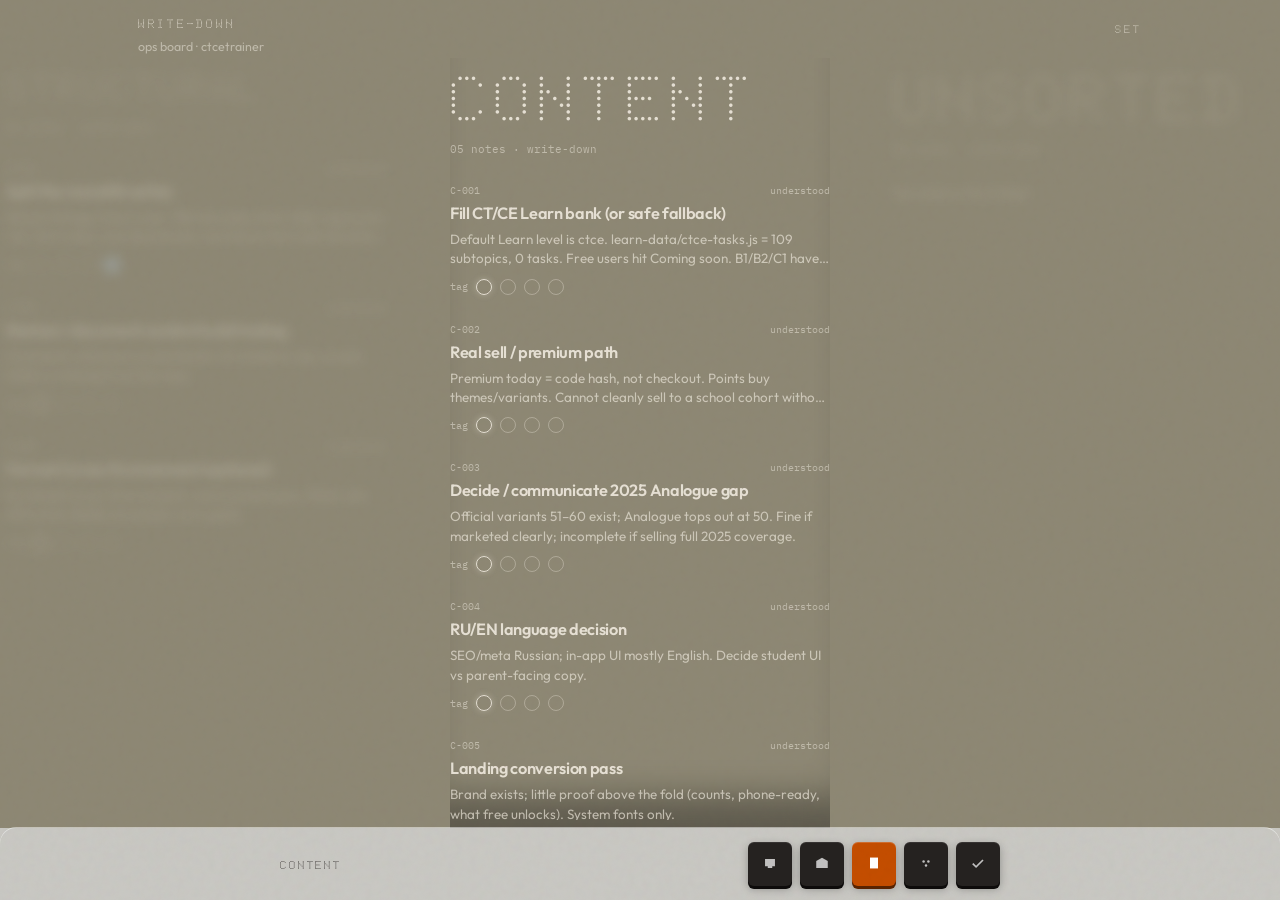
==== commit 52d1d4ca: "Fix Safari chrome, chin shadow layer, press, and lamp tags Pin html/body/theme-color to the chin gre" ====
--- a/planning/index.html
+++ b/planning/index.html
@@ -4,6 +4,9 @@
   <meta charset="UTF-8">
   <meta name="viewport" content="width=device-width, initial-scale=1.0, maximum-scale=1.0, user-scalable=no, viewport-fit=cover">
   <meta name="theme-color" content="#C9C8C3">
+  <meta name="theme-color" content="#C9C8C3" media="(prefers-color-scheme: light)">
+  <meta name="theme-color" content="#C9C8C3" media="(prefers-color-scheme: dark)">
+  <style>html,body{background:#C9C8C3;}</style>
   <title>Write-down — ctcetrainer ops</title>
   <link rel="preconnect" href="https://fonts.googleapis.com">
   <link rel="preconnect" href="https://fonts.gstatic.com" crossorigin>
@@ -14,16 +17,18 @@
   <div class="grain" aria-hidden="true"></div>
 
   <div class="app">
-    <header class="top">
-      <div class="top-brand">
-        <p class="top-kicker">WRITE-DOWN</p>
-        <p class="top-sub">ops board · ctcetrainer</p>
+    <div class="field">
+      <header class="top">
+        <div class="top-brand">
+          <p class="top-kicker">WRITE-DOWN</p>
+          <p class="top-sub">ops board · ctcetrainer</p>
+        </div>
+        <button type="button" class="setup-btn" id="setupBtn" title="Sync key" aria-label="Sync settings">SET</button>
+      </header>
+
+      <div class="stage" id="stage">
+        <div class="carousel" id="carousel" aria-live="polite"></div>
       </div>
-      <button type="button" class="setup-btn" id="setupBtn" title="Sync key" aria-label="Sync settings">SET</button>
-    </header>
-
-    <div class="stage" id="stage">
-      <div class="carousel" id="carousel" aria-live="polite"></div>
     </div>
 
     <nav class="chin" id="dock" aria-label="Folders"></nav>
--- a/planning/styles.css
+++ b/planning/styles.css
@@ -29,6 +29,7 @@
   --mute: color-mix(in srgb, var(--ink) 58%, transparent);
   --chin: #C9C8C3;
   --chin-ink: #3C3836;
+  --chin-h: calc(72px + env(safe-area-inset-bottom, 0px));
   --pad: 22px;
   --col: min(86vw, 360px);
   --gap: 48px;
@@ -66,7 +67,7 @@
 
 html {
   touch-action: manipulation;
-  background: var(--chin);
+  background: #C9C8C3;
 }
 
 html, body {
@@ -77,14 +78,13 @@
   -webkit-font-smoothing: antialiased;
   -webkit-text-size-adjust: 100%;
   text-size-adjust: 100%;
+  background: #C9C8C3;
 }
 
 body {
   min-height: 100dvh;
   overflow: hidden;
   touch-action: manipulation;
-  background: var(--bg);
-  transition: background-color var(--dur-theme) var(--ease-soft), color var(--dur-theme) var(--ease-soft);
 }
 
 button, a, input, [role="button"] {
@@ -104,11 +104,20 @@
 .app {
   height: 100dvh;
   display: grid;
-  grid-template-rows: auto minmax(0, 1fr) auto;
+  grid-template-rows: minmax(0, 1fr);
   position: relative;
   z-index: 1;
+  background: #C9C8C3;
+  padding-bottom: var(--chin-h);
+}
+
+.field {
+  min-height: 0;
+  display: grid;
+  grid-template-rows: auto minmax(0, 1fr);
   background: var(--bg);
-  transition: background-color var(--dur-theme) var(--ease-soft);
+  color: var(--ink);
+  transition: background-color var(--dur-theme) var(--ease-soft), color var(--dur-theme) var(--ease-soft);
 }
 
 .top {
@@ -164,7 +173,6 @@
   align-items: stretch;
   height: 100%;
   gap: var(--gap);
-  will-change: transform;
   transition: transform var(--dur) var(--ease-out);
 }
 .carousel.is-dragging { transition: none; }
@@ -185,6 +193,8 @@
   opacity: 1;
   filter: none;
   pointer-events: auto;
+  /* Occlusion lives on the notes layer so it falls on text + field together */
+  box-shadow: inset 0 -52px 34px -20px #00000055;
 }
 
 .folder-hero {
@@ -217,7 +227,7 @@
 .note-list {
   list-style: none;
   margin: 0;
-  padding: 0 0 12px;
+  padding: 0 0 36px;
   overflow-y: auto;
   overscroll-behavior: contain;
   flex: 1;
@@ -301,34 +311,126 @@
 }
 
 .chip {
+  --fill: var(--ink);
   width: 16px;
   height: 16px;
   border-radius: 999px;
-  border: 1.5px solid color-mix(in srgb, var(--ink) 35%, transparent);
+  border: 1.5px solid color-mix(in srgb, var(--ink) 38%, transparent);
   background: transparent;
   padding: 0;
   cursor: pointer;
-  transition: background var(--dur-fast) var(--ease-soft), border-color var(--dur-fast) var(--ease-soft), transform var(--dur-fast) var(--ease-spring);
-}
-.chip:active { transform: scale(0.88); }
+  flex-shrink: 0;
+  box-shadow: none;
+  transition: background 160ms ease, border-color 160ms ease, box-shadow 160ms ease, transform 80ms ease;
+}
+.chip:active { transform: scale(0.9); }
 .chip[data-u="immediate"] { --fill: var(--play); }
 .chip[data-u="needed"] { --fill: var(--golden); }
 .chip[data-u="future"] { --fill: var(--sky); }
+.chip[data-u="none"] { --fill: var(--ink); }
 .chip.is-on {
-  background: var(--fill, transparent);
-  border-color: var(--fill, var(--ink));
+  background: var(--fill);
+  border-color: var(--fill);
+  box-shadow:
+    0 0 0 1px color-mix(in srgb, var(--fill) 35%, transparent),
+    0 0 7px color-mix(in srgb, var(--fill) 70%, transparent);
 }
 .chip[data-u="none"].is-on {
   background: transparent;
   border-color: var(--ink);
-}
-.chip.is-pending { animation: chip-pulse 900ms var(--ease-soft) infinite; }
-
-/* Solid chin — TRACKS player-bar: curved top, lifted shadow, chassis color */
+  box-shadow: 0 0 6px color-mix(in srgb, var(--ink) 35%, transparent);
+}
+
+.urgency-row.is-locked { pointer-events: none; }
+
+.urgency-row.is-scanning .chip {
+  animation: lamp-scan 0.46s ease-in-out 3;
+}
+.urgency-row.is-scanning .chip:nth-child(2) { animation-delay: 0ms; }
+.urgency-row.is-scanning .chip:nth-child(3) { animation-delay: 95ms; }
+.urgency-row.is-scanning .chip:nth-child(4) { animation-delay: 190ms; }
+.urgency-row.is-scanning .chip:nth-child(5) { animation-delay: 285ms; }
+
+.chip.is-ignite {
+  animation: lamp-strike 0.78s cubic-bezier(0.2, 0.8, 0.2, 1) both;
+}
+
+@keyframes lamp-scan {
+  0%, 100% {
+    background: transparent;
+    box-shadow: none;
+    filter: brightness(0.85);
+  }
+  45% {
+    background: color-mix(in srgb, var(--fill) 42%, transparent);
+    border-color: color-mix(in srgb, var(--fill) 80%, var(--ink));
+    box-shadow: 0 0 8px color-mix(in srgb, var(--fill) 55%, transparent);
+    filter: brightness(1.35);
+  }
+}
+
+@keyframes lamp-strike {
+  0% {
+    background: transparent;
+    box-shadow: none;
+  }
+  8%, 22% {
+    background: var(--fill);
+    border-color: var(--fill);
+    box-shadow:
+      0 0 0 1px color-mix(in srgb, var(--fill) 50%, transparent),
+      0 0 14px var(--fill);
+    filter: brightness(1.45);
+  }
+  26%, 40% {
+    background: transparent;
+    box-shadow: none;
+    filter: brightness(0.7);
+  }
+  46%, 60% {
+    background: var(--fill);
+    border-color: var(--fill);
+    box-shadow: 0 0 12px var(--fill);
+    filter: brightness(1.3);
+  }
+  64%, 76% {
+    background: color-mix(in srgb, var(--fill) 40%, transparent);
+    box-shadow: 0 0 4px color-mix(in srgb, var(--fill) 40%, transparent);
+    filter: brightness(0.85);
+  }
+  100% {
+    background: var(--fill);
+    border-color: var(--fill);
+    box-shadow:
+      0 0 0 1px color-mix(in srgb, var(--fill) 35%, transparent),
+      0 0 7px color-mix(in srgb, var(--fill) 70%, transparent);
+    filter: brightness(1);
+  }
+}
+
+.chip[data-u="none"].is-ignite {
+  animation-name: lamp-strike-none;
+}
+@keyframes lamp-strike-none {
+  0%, 26%, 40%, 64%, 76% {
+    background: transparent;
+    box-shadow: none;
+  }
+  8%, 22%, 46%, 60%, 100% {
+    background: transparent;
+    border-color: var(--ink);
+    box-shadow: 0 0 8px color-mix(in srgb, var(--ink) 45%, transparent);
+  }
+}
+
+/* Solid chin — TRACKS player-bar, pinned so Safari samples this color */
 .chin {
   width: 100%;
   margin: 0;
-  position: relative;
+  position: fixed;
+  left: 0;
+  right: 0;
+  bottom: 0;
   z-index: 6;
   display: flex;
   align-items: center;
@@ -336,12 +438,10 @@
   padding: 14px 16px calc(12px + env(safe-area-inset-bottom, 0px));
   padding-left: max(16px, env(safe-area-inset-left));
   padding-right: max(16px, env(safe-area-inset-right));
-  background: var(--chin);
+  background: #C9C8C3;
   color: var(--chin-ink);
   border-radius: 16px 16px 0 0;
-  box-shadow:
-    0 -1px #ffffff80,
-    0 -6px 24px #00000038;
+  box-shadow: 0 -1px #ffffff80;
 }
 
 .dock-set {
@@ -397,12 +497,13 @@
     0 3px 8px #00000047;
   transition: transform 0.05s ease, box-shadow 0.05s ease, background 0.05s ease;
 }
-.dock-key:active {
-  transform: translateY(2px);
+.dock-key:active,
+.dock-key.is-pressed {
+  transform: translateY(3px);
+  background: #191816;
   box-shadow:
-    inset 0 1px #ffffff0a,
-    0 1px var(--key-shaft),
-    0 1px 3px #0003;
+    inset 0 2px 4px #00000073,
+    0 1px var(--key-shaft);
 }
 .dock-key.is-active {
   background: var(--play);
@@ -412,11 +513,13 @@
     0 3px var(--play-shaft),
     0 3px 8px #00000047;
 }
-.dock-key.is-active:active {
+.dock-key.is-active:active,
+.dock-key.is-active.is-pressed {
+  transform: translateY(3px);
+  background: #a34000;
   box-shadow:
-    inset 0 1px #ffffff14,
-    0 1px var(--play-shaft),
-    0 1px 3px #0003;
+    inset 0 2px 4px #0000004d,
+    0 1px var(--play-shaft);
 }
 .dock-key svg {
   width: 16px;
@@ -477,19 +580,6 @@
 }
 .toast.is-on { opacity: 1; transform: translate(-50%, 0); }
 
-/* Paint the iOS home-indicator strip so Safari’s translucent bar sits on the chin */
-body::after {
-  content: "";
-  pointer-events: none;
-  position: fixed;
-  left: 0;
-  right: 0;
-  bottom: 0;
-  z-index: 4;
-  height: env(safe-area-inset-bottom, 0px);
-  background: var(--chin);
-}
-
 .setup-dialog { border: 0; padding: 0; background: transparent; max-width: min(92vw, 400px); }
 .setup-dialog::backdrop { background: color-mix(in srgb, var(--velvet) 45%, transparent); }
 .setup-sheet {
@@ -547,14 +637,11 @@
   to { opacity: 1; transform: translateY(0); }
 }
 
-@keyframes chip-pulse {
-  50% { transform: scale(0.86); opacity: 0.7; }
-}
-
 @media (prefers-reduced-motion: reduce) {
-  *, *::before, *::after {
-    animation-duration: 0.01ms !important;
-    transition-duration: 0.01ms !important;
-  }
   .folder-panel { filter: none !important; }
-}
+  .carousel { transition: none; }
+  .urgency-row.is-scanning .chip,
+  .chip.is-ignite {
+    animation: none !important;
+  }
+}
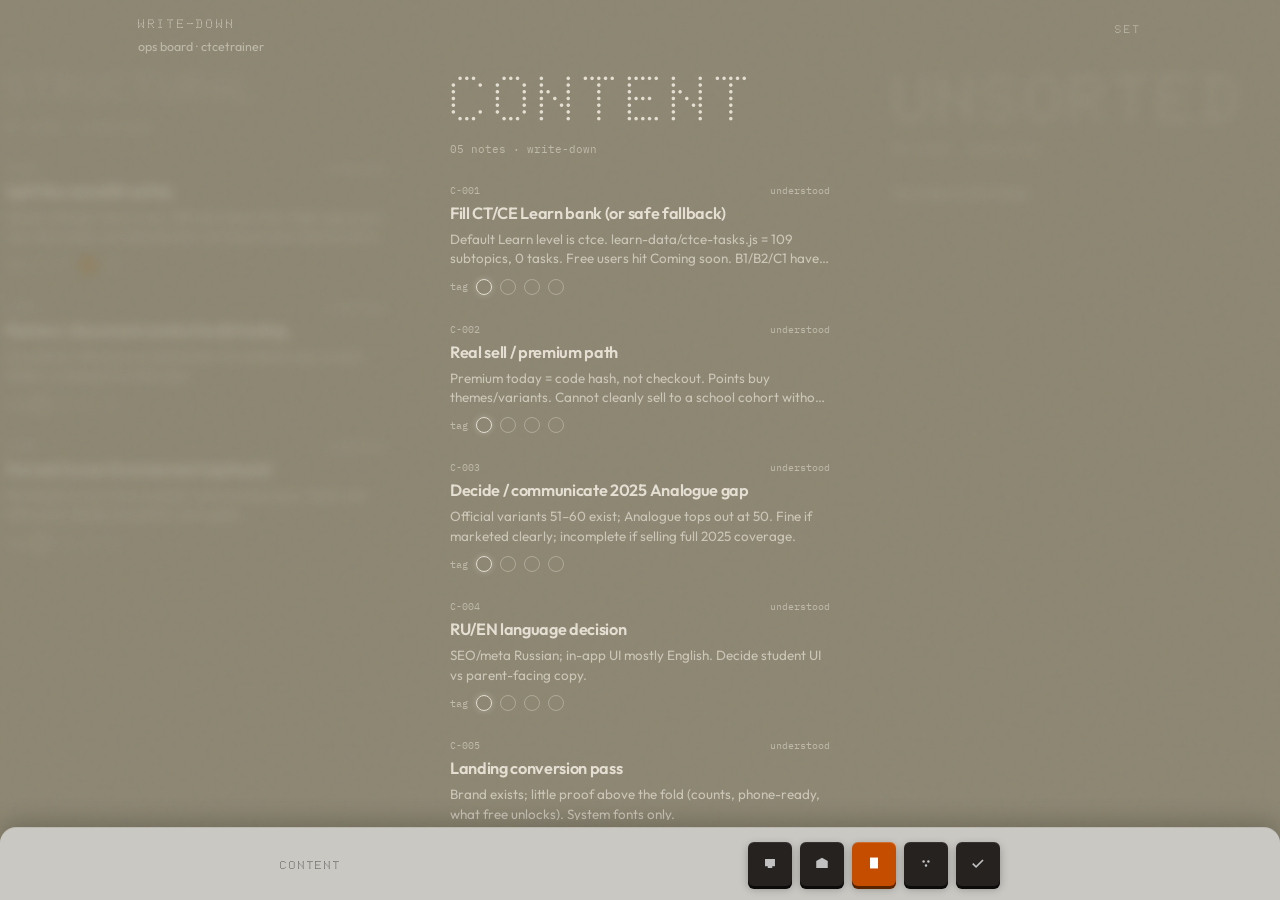
==== commit 5d6774cc: "Split Safari chrome and remove false chin column shadow Top Safari follows the folder field (body bg" ====
--- a/planning/index.html
+++ b/planning/index.html
@@ -3,10 +3,7 @@
 <head>
   <meta charset="UTF-8">
   <meta name="viewport" content="width=device-width, initial-scale=1.0, maximum-scale=1.0, user-scalable=no, viewport-fit=cover">
-  <meta name="theme-color" content="#C9C8C3">
-  <meta name="theme-color" content="#C9C8C3" media="(prefers-color-scheme: light)">
-  <meta name="theme-color" content="#C9C8C3" media="(prefers-color-scheme: dark)">
-  <style>html,body{background:#C9C8C3;}</style>
+  <meta name="theme-color" content="#8E8874" id="themeColor">
   <title>Write-down — ctcetrainer ops</title>
   <link rel="preconnect" href="https://fonts.googleapis.com">
   <link rel="preconnect" href="https://fonts.gstatic.com" crossorigin>
--- a/planning/styles.css
+++ b/planning/styles.css
@@ -67,7 +67,7 @@
 
 html {
   touch-action: manipulation;
-  background: #C9C8C3;
+  background: var(--bg);
 }
 
 html, body {
@@ -78,7 +78,8 @@
   -webkit-font-smoothing: antialiased;
   -webkit-text-size-adjust: 100%;
   text-size-adjust: 100%;
-  background: #C9C8C3;
+  background: var(--bg);
+  transition: background-color var(--dur-theme) var(--ease-soft), color var(--dur-theme) var(--ease-soft);
 }
 
 body {
@@ -95,7 +96,8 @@
   pointer-events: none;
   position: fixed;
   inset: 0;
-  z-index: 20;
+  bottom: var(--chin-h);
+  z-index: 2;
   opacity: 0.05;
   mix-blend-mode: multiply;
   background-image: url("data:image/svg+xml,%3Csvg viewBox='0 0 160 160' xmlns='http://www.w3.org/2000/svg'%3E%3Cfilter id='n'%3E%3CfeTurbulence type='fractalNoise' baseFrequency='.75' numOctaves='3' stitchTiles='stitch'/%3E%3C/filter%3E%3Crect width='100%25' height='100%25' filter='url(%23n)'/%3E%3C/svg%3E");
@@ -107,17 +109,17 @@
   grid-template-rows: minmax(0, 1fr);
   position: relative;
   z-index: 1;
-  background: #C9C8C3;
+  background: var(--bg);
   padding-bottom: var(--chin-h);
+  transition: background-color var(--dur-theme) var(--ease-soft);
 }
 
 .field {
   min-height: 0;
   display: grid;
   grid-template-rows: auto minmax(0, 1fr);
-  background: var(--bg);
+  background: transparent;
   color: var(--ink);
-  transition: background-color var(--dur-theme) var(--ease-soft), color var(--dur-theme) var(--ease-soft);
 }
 
 .top {
@@ -164,8 +166,6 @@
   min-height: 0;
   overflow: hidden;
   touch-action: pan-y;
-  background: var(--bg);
-  transition: background-color var(--dur-theme) var(--ease-soft);
 }
 
 .carousel {
@@ -193,8 +193,6 @@
   opacity: 1;
   filter: none;
   pointer-events: auto;
-  /* Occlusion lives on the notes layer so it falls on text + field together */
-  box-shadow: inset 0 -52px 34px -20px #00000055;
 }
 
 .folder-hero {
@@ -227,7 +225,7 @@
 .note-list {
   list-style: none;
   margin: 0;
-  padding: 0 0 36px;
+  padding: 0 0 52px;
   overflow-y: auto;
   overscroll-behavior: contain;
   flex: 1;
@@ -423,7 +421,7 @@
   }
 }
 
-/* Solid chin — TRACKS player-bar, pinned so Safari samples this color */
+/* Solid chin — TRACKS player-bar: curved top + soft lift shadow onto the field */
 .chin {
   width: 100%;
   margin: 0;
@@ -441,7 +439,9 @@
   background: #C9C8C3;
   color: var(--chin-ink);
   border-radius: 16px 16px 0 0;
-  box-shadow: 0 -1px #ffffff80;
+  box-shadow:
+    0 -1px #ffffff80,
+    0 -6px 24px #00000038;
 }
 
 .dock-set {
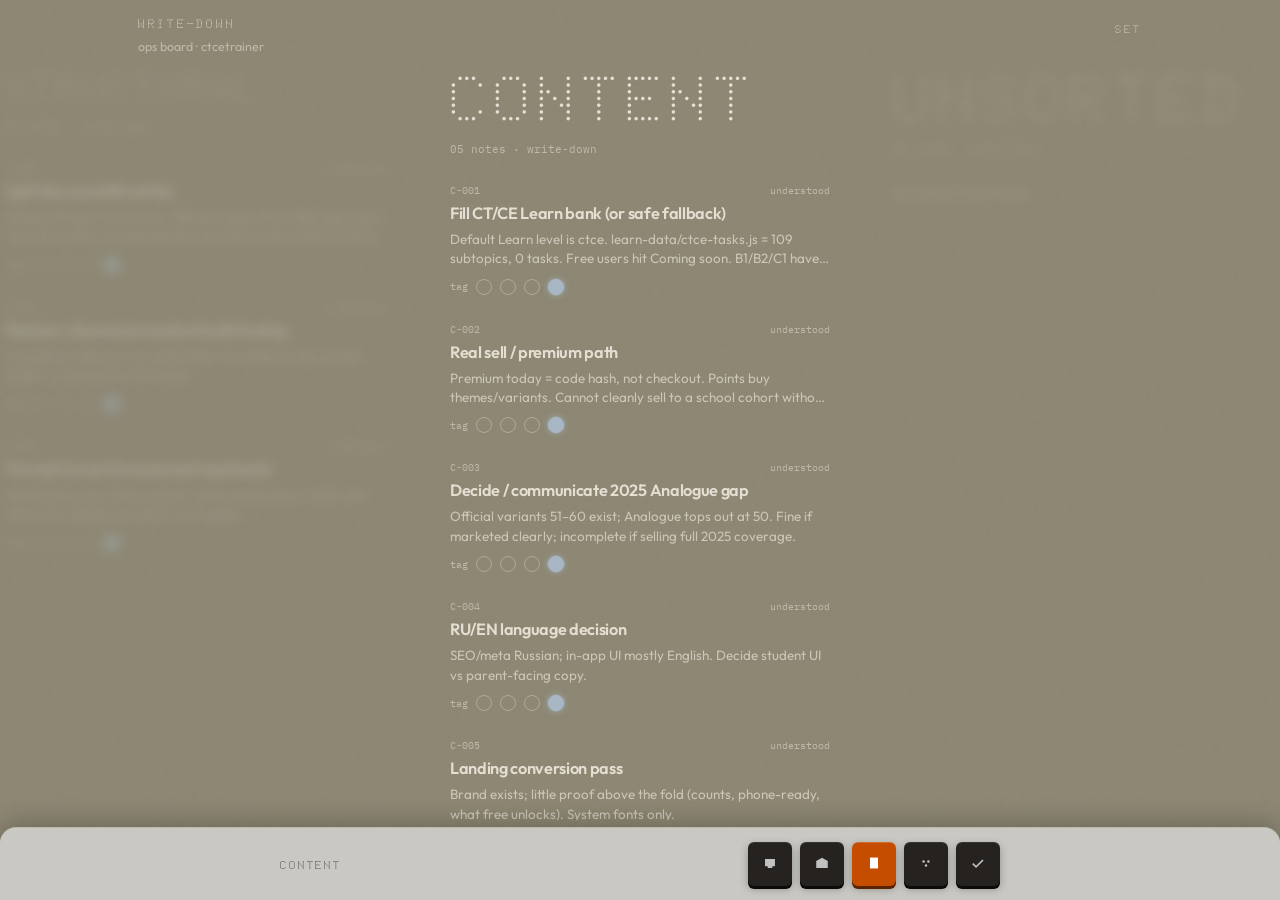
==== commit 48bcabd4: "Cache-bust planning assets so the persist fix loads Co-authored-by: Misha Bondarev <rwbear@users.nor" ====
--- a/planning/index.html
+++ b/planning/index.html
@@ -8,7 +8,7 @@
   <link rel="preconnect" href="https://fonts.googleapis.com">
   <link rel="preconnect" href="https://fonts.gstatic.com" crossorigin>
   <link href="https://fonts.googleapis.com/css2?family=IBM+Plex+Mono:wght@400;500&family=Outfit:wght@400;500;600&display=swap" rel="stylesheet">
-  <link rel="stylesheet" href="styles.css">
+  <link rel="stylesheet" href="styles.css?v=20260816c">
 </head>
 <body data-folder="content">
   <div class="grain" aria-hidden="true"></div>
@@ -57,6 +57,6 @@
   </dialog>
 
   <script src="write-key.js"></script>
-  <script src="app.js"></script>
+  <script src="app.js?v=20260816c"></script>
 </body>
 </html>
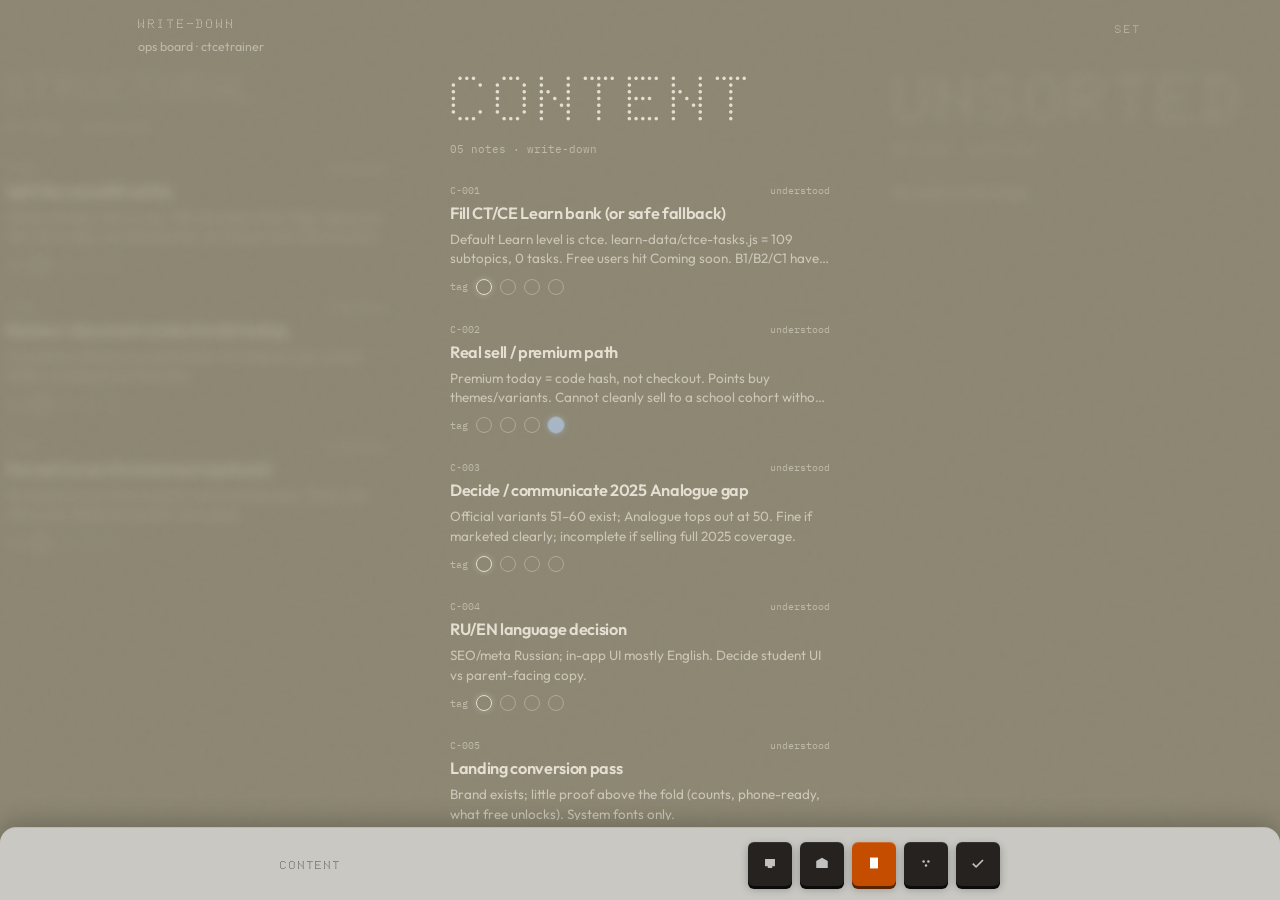
==== commit 144d373e: "Add full-field Note mode; chin stays in browse Clicking a note's title or preview opens it in the fi" ====
--- a/planning/index.html
+++ b/planning/index.html
@@ -15,17 +15,31 @@
 
   <div class="app">
     <div class="field">
-      <header class="top">
-        <div class="top-brand">
-          <p class="top-kicker">WRITE-DOWN</p>
-          <p class="top-sub">ops board · ctcetrainer</p>
+      <div class="browse" id="browse">
+        <header class="top">
+          <div class="top-brand">
+            <p class="top-kicker">WRITE-DOWN</p>
+            <p class="top-sub">ops board · ctcetrainer</p>
+          </div>
+          <button type="button" class="setup-btn" id="setupBtn" title="Sync key" aria-label="Sync settings">SET</button>
+        </header>
+
+        <div class="stage" id="stage">
+          <div class="carousel" id="carousel" aria-live="polite"></div>
         </div>
-        <button type="button" class="setup-btn" id="setupBtn" title="Sync key" aria-label="Sync settings">SET</button>
-      </header>
+      </div>
 
-      <div class="stage" id="stage">
-        <div class="carousel" id="carousel" aria-live="polite"></div>
-      </div>
+      <article class="sheet" id="sheet" aria-hidden="true">
+        <button type="button" class="sheet-back" id="sheetBack" aria-label="Back to folder"></button>
+        <div class="sheet-meta">
+          <span class="sheet-id" id="sheetId"></span>
+          <span class="sheet-status" id="sheetStatus"></span>
+        </div>
+        <p class="sheet-process" id="sheetProcess" hidden></p>
+        <textarea class="sheet-title" id="sheetTitle" rows="1" maxlength="180" placeholder="Title" spellcheck="true"></textarea>
+        <textarea class="sheet-notes" id="sheetNotes" placeholder="Write the note…" spellcheck="true"></textarea>
+        <div class="urgency-row" id="sheetUrgency"></div>
+      </article>
     </div>
 
     <nav class="chin" id="dock" aria-label="Folders"></nav>
--- a/planning/styles.css
+++ b/planning/styles.css
@@ -117,9 +117,34 @@
 .field {
   min-height: 0;
   display: grid;
-  grid-template-rows: auto minmax(0, 1fr);
+  grid-template-rows: minmax(0, 1fr);
+  position: relative;
   background: transparent;
   color: var(--ink);
+}
+
+.browse {
+  min-height: 0;
+  height: 100%;
+  display: grid;
+  grid-template-rows: auto minmax(0, 1fr);
+  visibility: visible;
+  transition:
+    opacity var(--dur) var(--ease-soft),
+    transform var(--dur) var(--ease-out),
+    visibility 0s;
+  transform-origin: 50% 18%;
+}
+
+body.is-note .browse {
+  opacity: 0;
+  transform: scale(0.978) translateY(-10px);
+  pointer-events: none;
+  visibility: hidden;
+  transition:
+    opacity var(--dur) var(--ease-soft),
+    transform var(--dur) var(--ease-out),
+    visibility 0s linear var(--dur);
 }
 
 .top {
@@ -272,8 +297,17 @@
   font-weight: 600;
   letter-spacing: -0.02em;
   line-height: 1.28;
+  color: var(--ink);
+}
+
+.note-title,
+.note-preview {
   cursor: pointer;
-  color: var(--ink);
+}
+
+.note-title:active,
+.note-preview:active {
+  opacity: 0.82;
 }
 
 .note-preview {
@@ -419,6 +453,147 @@
     border-color: var(--ink);
     box-shadow: 0 0 8px color-mix(in srgb, var(--ink) 45%, transparent);
   }
+}
+
+/* Full-field note (browse recedes; chin stays) */
+.sheet {
+  position: absolute;
+  inset: 0;
+  z-index: 3;
+  display: flex;
+  flex-direction: column;
+  min-height: 0;
+  padding: calc(12px + env(safe-area-inset-top)) var(--pad) 16px;
+  width: min(100%, 720px);
+  margin: 0 auto;
+  opacity: 0;
+  transform: translateY(28px);
+  pointer-events: none;
+  visibility: hidden;
+  transition:
+    opacity var(--dur) var(--ease-out),
+    transform var(--dur) var(--ease-out),
+    visibility 0s linear var(--dur);
+}
+
+body.is-note .sheet {
+  opacity: 1;
+  transform: none;
+  pointer-events: auto;
+  visibility: visible;
+  transition:
+    opacity var(--dur) var(--ease-out),
+    transform var(--dur) var(--ease-out),
+    visibility 0s;
+}
+
+body.is-note-instant .browse,
+body.is-note-instant .sheet {
+  transition: none !important;
+  filter: none !important;
+}
+
+.sheet-back {
+  align-self: flex-start;
+  border: 0;
+  background: transparent;
+  color: color-mix(in srgb, var(--ink) 82%, transparent);
+  cursor: pointer;
+  font-family: Doto, ui-monospace, monospace;
+  font-weight: 700;
+  font-size: 0.76rem;
+  letter-spacing: 0.14em;
+  text-transform: uppercase;
+  font-variation-settings: "ROND" 100;
+  font-synthesis: none;
+  padding: 8px 0 20px;
+  margin: 0;
+  -webkit-tap-highlight-color: transparent;
+}
+
+.sheet-back:active {
+  color: var(--ink);
+}
+
+.sheet-id,
+.sheet-status {
+  font-family: "IBM Plex Mono", monospace;
+  font-size: 0.66rem;
+  color: color-mix(in srgb, var(--ink) 70%, transparent);
+}
+
+.sheet-meta {
+  display: flex;
+  justify-content: space-between;
+  align-items: baseline;
+  gap: 12px;
+}
+
+.sheet-process {
+  margin: 8px 0 0;
+  font-family: "IBM Plex Mono", monospace;
+  font-size: 0.62rem;
+  letter-spacing: 0.1em;
+  text-transform: uppercase;
+  color: var(--mute);
+}
+
+.sheet-process[data-state="pending"],
+.sheet-process[data-state="processing"] {
+  color: color-mix(in srgb, var(--sky) 80%, var(--ink));
+}
+
+.sheet-process[data-state="error"] {
+  color: color-mix(in srgb, var(--play) 70%, var(--ink));
+}
+
+.sheet-title {
+  margin: 18px 0 14px;
+  width: 100%;
+  border: 0;
+  background: transparent;
+  color: var(--ink);
+  font-family: Outfit, system-ui, sans-serif;
+  font-size: clamp(1.28rem, 4.4vw, 1.7rem);
+  font-weight: 600;
+  letter-spacing: -0.03em;
+  line-height: 1.22;
+  resize: none;
+  overflow: hidden;
+  outline: none;
+  padding: 0;
+  field-sizing: content;
+}
+
+.sheet-notes {
+  flex: 1;
+  min-height: 120px;
+  width: 100%;
+  border: 0;
+  background: transparent;
+  color: color-mix(in srgb, var(--ink) 88%, transparent);
+  font-family: Outfit, system-ui, sans-serif;
+  font-size: 1rem;
+  line-height: 1.55;
+  resize: none;
+  outline: none;
+  padding: 0 0 12px;
+}
+
+.sheet-title::placeholder,
+.sheet-notes::placeholder {
+  color: color-mix(in srgb, var(--ink) 38%, transparent);
+}
+
+.sheet-title,
+.sheet-notes {
+  caret-color: var(--ink);
+}
+
+.sheet .urgency-row {
+  margin-top: auto;
+  padding-top: 14px;
+  flex-shrink: 0;
 }
 
 /* Solid chin — TRACKS player-bar: curved top + soft lift shadow onto the field */
@@ -544,6 +719,7 @@
   }
 
   .top { width: min(100%, 1100px); }
+  .sheet { width: min(100%, 720px); }
 
   .folder-hero { font-size: 4.2rem; }
   .folder-hero.is-long { font-size: 2.45rem; }
@@ -640,6 +816,12 @@
 @media (prefers-reduced-motion: reduce) {
   .folder-panel { filter: none !important; }
   .carousel { transition: none; }
+  .browse,
+  .sheet {
+    transition: none !important;
+    filter: none !important;
+    transform: none !important;
+  }
   .urgency-row.is-scanning .chip,
   .chip.is-ignite {
     animation: none !important;
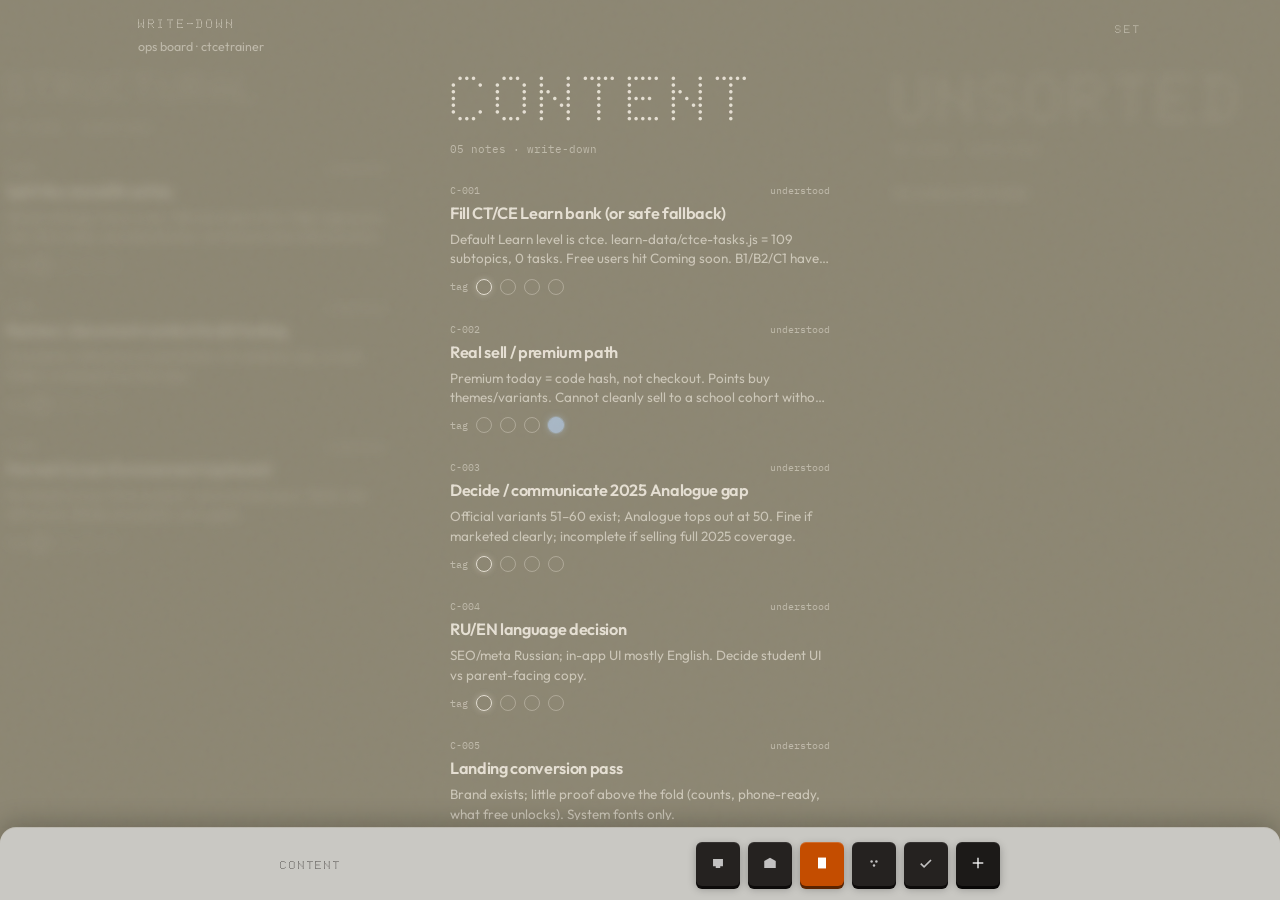
==== commit cd512384: "Process states, quiet board refresh, and cache-bust assets Queued/error chips on cards, pulse on the" ====
--- a/planning/index.html
+++ b/planning/index.html
@@ -8,7 +8,7 @@
   <link rel="preconnect" href="https://fonts.googleapis.com">
   <link rel="preconnect" href="https://fonts.gstatic.com" crossorigin>
   <link href="https://fonts.googleapis.com/css2?family=IBM+Plex+Mono:wght@400;500&family=Outfit:wght@400;500;600&display=swap" rel="stylesheet">
-  <link rel="stylesheet" href="styles.css?v=20260816c">
+  <link rel="stylesheet" href="styles.css?v=20260818a">
 </head>
 <body data-folder="content">
   <div class="grain" aria-hidden="true"></div>
@@ -71,6 +71,6 @@
   </dialog>
 
   <script src="write-key.js"></script>
-  <script src="app.js?v=20260816c"></script>
+  <script src="app.js?v=20260818a"></script>
 </body>
 </html>
--- a/planning/styles.css
+++ b/planning/styles.css
@@ -289,6 +289,13 @@
   font-family: "IBM Plex Mono", monospace;
   font-size: 0.62rem;
   color: var(--mute);
+}
+
+.note.is-queued .note-status {
+  color: color-mix(in srgb, var(--sky) 75%, var(--ink));
+}
+.note.is-error .note-status {
+  color: color-mix(in srgb, var(--play) 70%, var(--ink));
 }
 
 .note-title {
@@ -541,10 +548,16 @@
 .sheet-process[data-state="pending"],
 .sheet-process[data-state="processing"] {
   color: color-mix(in srgb, var(--sky) 80%, var(--ink));
+  animation: process-pulse 1.8s var(--ease-soft) infinite;
 }
 
 .sheet-process[data-state="error"] {
   color: color-mix(in srgb, var(--play) 70%, var(--ink));
+}
+
+@keyframes process-pulse {
+  0%, 100% { opacity: 0.55; }
+  50% { opacity: 1; }
 }
 
 .sheet-title {
@@ -703,12 +716,28 @@
   stroke: none;
 }
 
+.dock-new {
+  background: #1c1a18;
+  color: #ffffffd0;
+  box-shadow:
+    inset 0 1px #ffffff14,
+    0 3px #080706,
+    0 3px 8px #00000047;
+}
+.dock-new:active,
+.dock-new.is-pressed {
+  background: #121110;
+  box-shadow:
+    inset 0 2px 4px #00000073,
+    0 1px #080706;
+}
+
 @media (max-width: 380px) {
   .dock-key {
-    width: 40px;
-    height: 40px;
-  }
-  .dock-keys { gap: 6px; }
+    width: 36px;
+    height: 36px;
+  }
+  .dock-keys { gap: 5px; }
 }
 
 @media (min-width: 860px) {
@@ -822,6 +851,9 @@
     filter: none !important;
     transform: none !important;
   }
+  .sheet-process {
+    animation: none !important;
+  }
   .urgency-row.is-scanning .chip,
   .chip.is-ignite {
     animation: none !important;
